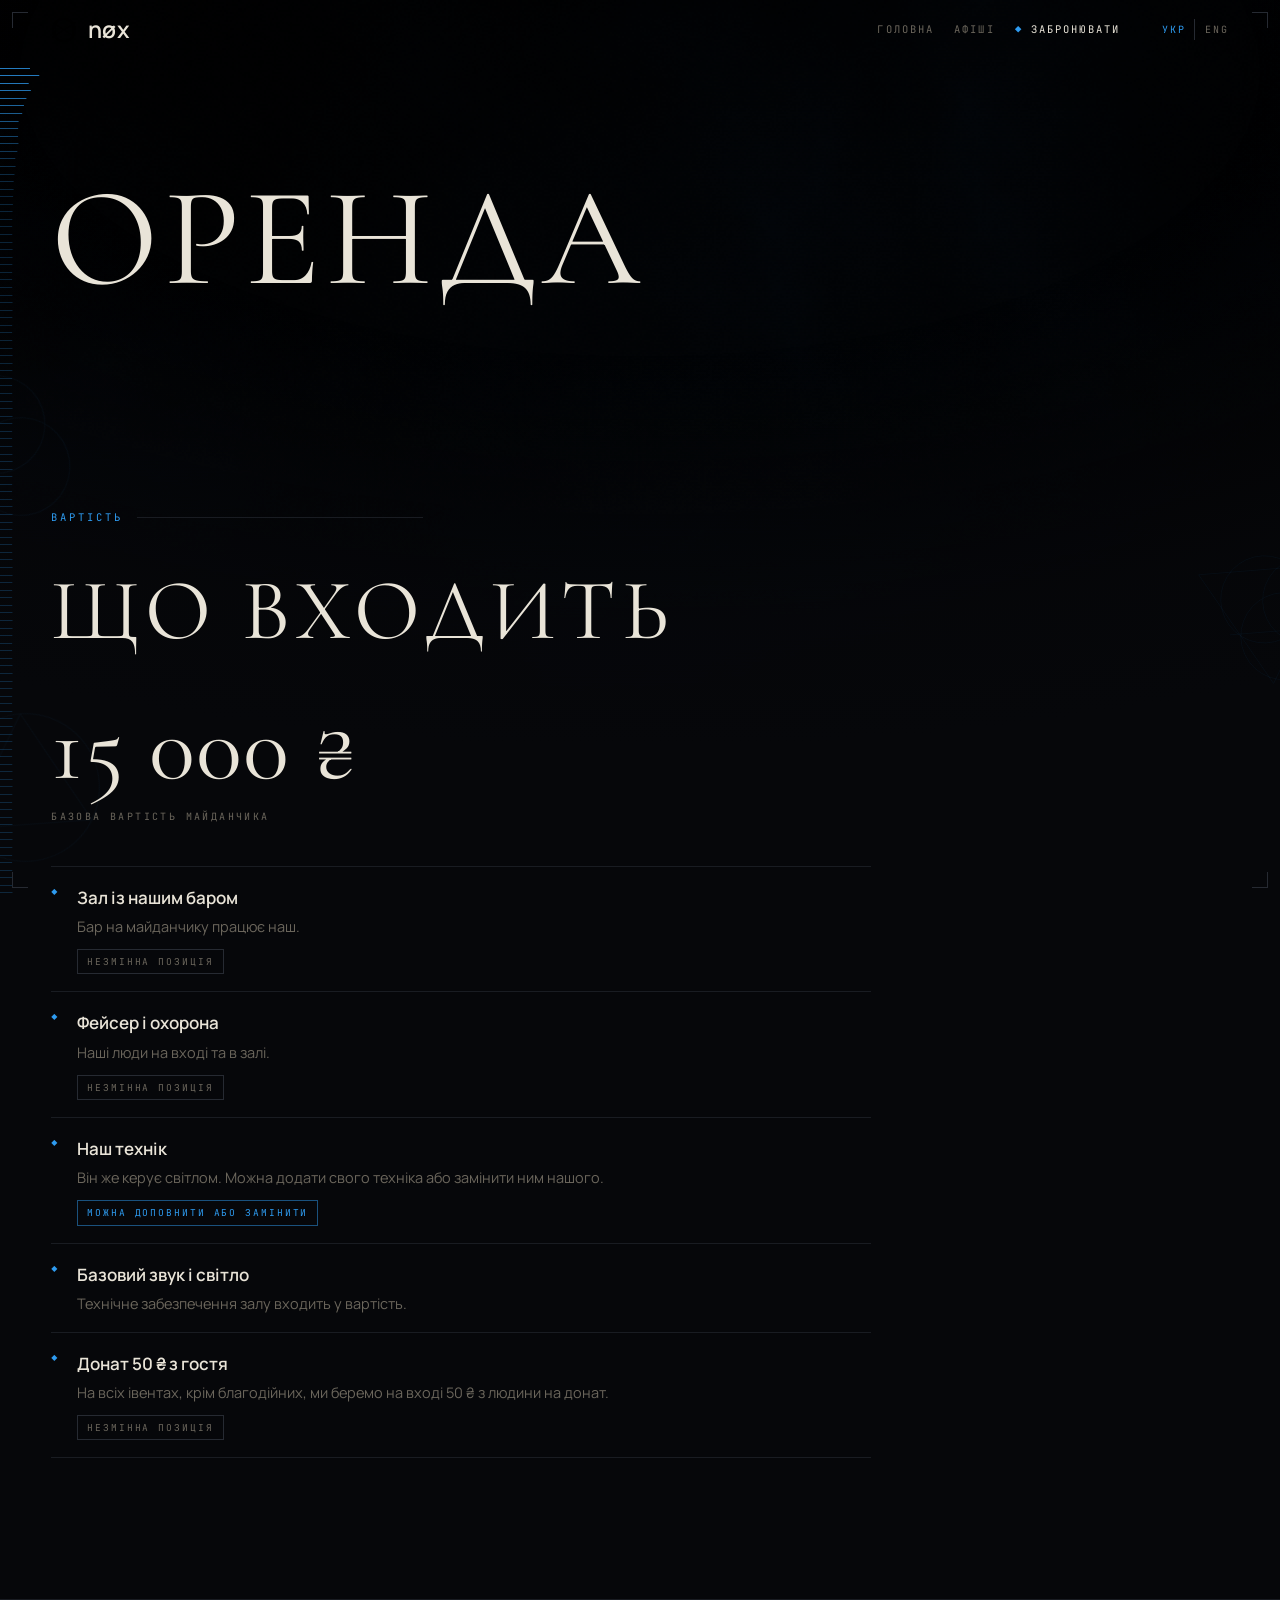
==== booking.html @ 2d4b0f10 "Fifty hryvnia at the door, on every night but a charity one The house takes 50 ₴ a head at the entra" ====
<!doctype html>
<html lang="uk">
<head>
<meta charset="utf-8">
<meta name="viewport" content="width=device-width,initial-scale=1">
<title>Оренда майданчика — nøx</title>
<meta name="description" content="Оренда nøx під ваш вечір: зал 215 м² на 300–350 гостей, бар 9,6 м, гардероб, тераса, парковка. План залу і заявка на дату.">
<meta name="theme-color" content="#06070A">
<meta property="og:type" content="website">
<meta property="og:site_name" content="nøx">
<meta property="og:title" content="Оренда майданчика — nøx">
<meta property="og:description" content="Зал 215 м² на 300–350 гостей під ваш вечір. Нижньоюрківська, 31.">
<meta property="og:image" content="/og.png">
<meta name="twitter:card" content="summary_large_image">
<link rel="icon" href="/favicon.svg" type="image/svg+xml">
<link rel="apple-touch-icon" href="/assets/logo-mark.svg">
<link rel="preconnect" href="https://fonts.googleapis.com">
<link rel="preconnect" href="https://fonts.gstatic.com" crossorigin>
<link rel="stylesheet" href="https://fonts.googleapis.com/css2?family=Cormorant+Garamond:wght@300;400&family=Manrope:wght@400;500;600;700&family=JetBrains+Mono:wght@400;500&display=swap">
<link rel="stylesheet" href="/assets/site.css">
</head>
<body>

<canvas id="fx" aria-hidden="true"></canvas>
<canvas id="wave" aria-hidden="true"></canvas>
<div class="film" aria-hidden="true"></div>
<div class="burn" aria-hidden="true"></div>
<div class="frame" aria-hidden="true"><i></i><i></i><i></i><i></i></div>

<div class="bar stuck" id="bar">
  <a class="wm" href="/"><img src="/assets/logo.svg" alt="" width="26" height="26"><span>nøx</span></a>
  <nav>
    <a href="/" data-i18n="nav.home">Головна</a>
    <a href="/events" data-i18n="nav.events">Афіші</a>
    <a class="cta" href="/booking" aria-current="page" data-i18n="nav.booking">Забронювати</a>
  </nav>
  <div class="lang" role="group" aria-label="Мова" data-i18n-aria="lang.label">
    <button type="button" data-lang="uk" aria-pressed="true">укр</button>
    <button type="button" data-lang="en" aria-pressed="false">eng</button>
  </div>
</div>

<main>

  <header class="phead">
    <div class="inner">
      <h1 data-i18n="booking.h1">Оренда</h1>
    </div>
  </header>

  <section id="cina">
    <div class="inner">
      <p class="mark rise" data-i18n="booking.price.mark">Вартість</p>
      <h2 class="rise" data-i18n="booking.price.h2">Що входить</h2>
      <div class="price rise">
        <p class="pnum">15 000 ₴<small data-i18n="booking.price.sub">базова вартість майданчика</small></p>
        <ul class="list">
          <li>
            <b data-i18n="booking.price.i1.b">Зал із нашим баром</b>
            <span data-i18n="booking.price.i1.s">Бар на майданчику працює наш.</span>
            <em data-i18n="booking.price.fixed">незмінна позиція</em>
          </li>
          <li>
            <b data-i18n="booking.price.i2.b">Фейсер і охорона</b>
            <span data-i18n="booking.price.i2.s">Наші люди на вході та в залі.</span>
            <em data-i18n="booking.price.fixed">незмінна позиція</em>
          </li>
          <li>
            <b data-i18n="booking.price.i3.b">Наш технік</b>
            <span data-i18n="booking.price.i3.s">Він же керує світлом. Можна додати свого техніка або замінити ним нашого.</span>
            <em class="can" data-i18n="booking.price.can">можна доповнити або замінити</em>
          </li>
          <li>
            <b data-i18n="booking.price.i4.b">Базовий звук і світло</b>
            <span data-i18n="booking.price.i4.s">Технічне забезпечення залу входить у вартість.</span>
          </li>
          <li>
            <b data-i18n="booking.price.i5.b">Донат 50 ₴ з гостя</b>
            <span data-i18n="booking.price.i5.s">На всіх івентах, крім благодійних, ми беремо на вході 50 ₴ з людини на донат.</span>
            <em data-i18n="booking.price.fixed">незмінна позиція</em>
          </li>
        </ul>
      </div>
    </div>
  </section>

  <section id="dati">
    <div class="inner">
      <p class="mark rise" data-i18n="booking.form.mark">Заявка</p>
      <div class="book rise">
        <form id="rentform" autocomplete="on">
          <div class="fields">
            <div class="f">
              <label for="r-name"><i data-i18n="f.name">Хто ви</i> <span>*</span></label>
              <input id="r-name" name="name" required maxlength="200" placeholder="Імʼя або назва команди" data-i18n-placeholder="f.name.ph">
            </div>
            <div class="f">
              <label for="r-contact"><i data-i18n="f.contact">Звʼязок</i> <span>*</span></label>
              <input id="r-contact" name="contact" required maxlength="200" placeholder="Телефон або пошта" data-i18n-placeholder="f.contact.ph">
            </div>
            <div class="f">
              <label for="r-tg"><i data-i18n="f.tg">Telegram для звʼязку</i> <span>*</span></label>
              <input id="r-tg" name="telegram" required maxlength="200" placeholder="@нік або t.me/…" data-i18n-placeholder="f.tg.ph"
                     autocapitalize="off" autocorrect="off" spellcheck="false">
            </div>
            <div class="f">
              <label for="r-date"><i data-i18n="f.date">Дата</i> <span>*</span></label>
              <input id="r-date" name="date" type="date" required>
            </div>
            <div class="f" role="group" aria-labelledby="r-time-l">
              <p class="lbl" id="r-time-l" data-i18n="f.time">Час</p>
              <div class="span">
                <select id="r-from" name="time_from" aria-label="Початок" data-i18n-aria="f.time.from"><option value="">—</option></select>
                <i>—</i>
                <select id="r-to" name="time_to" aria-label="Кінець" data-i18n-aria="f.time.to"><option value="">—</option></select>
              </div>
            </div>
            <div class="f">
              <label for="r-guests" data-i18n="f.guests">Скільки гостей чекаєте</label>
              <input id="r-guests" name="guests" maxlength="200" placeholder="200–300">
            </div>
            <div class="f">
              <label for="r-artists" data-i18n="f.artists">Скільки артистів</label>
              <input id="r-artists" name="artists" type="number" min="1" max="99" inputmode="numeric" placeholder="5">
            </div>
            <div class="f" role="radiogroup" aria-labelledby="r-music-l">
              <p class="lbl" id="r-music-l" data-i18n="f.music">Музика</p>
              <div class="pick">
                <label><input type="radio" name="music" value="Електронна" checked><span data-i18n="f.music.electronic">Електронна</span></label>
                <label><input type="radio" name="music" value="Жива"><span data-i18n="f.music.live">Жива</span></label>
              </div>
            </div>
            <div class="f wide">
              <label for="r-event" data-i18n="f.event">Що за вечір</label>
              <input id="r-event" name="event" maxlength="200" placeholder="Назва, формат, музика" data-i18n-placeholder="f.event.ph">
            </div>
            <div class="f wide">
              <label for="r-social" data-i18n="f.social">Соцмережі події</label>
              <input id="r-social" name="social" maxlength="300" placeholder="instagram.com/… , t.me/… або сторінка події" data-i18n-placeholder="f.social.ph">
            </div>
            <div class="f wide">
              <label for="r-comment" data-i18n="f.comment">Що потрібно від нас</label>
              <textarea id="r-comment" name="comment" maxlength="2000" placeholder="Звук, світло, бармени, тайминг" data-i18n-placeholder="f.comment.ph"></textarea>
            </div>
          </div>
          <div class="hp" aria-hidden="true">
            <label for="r-website" data-i18n="f.hp">Не заповнюйте</label>
            <input id="r-website" name="website" tabindex="-1" autocomplete="off">
          </div>
          <div class="formfoot">
            <button class="btn" type="submit" id="rentbtn" data-i18n="f.submit">Надіслати</button>
            <span class="msg" id="rentmsg" role="status" aria-live="polite"></span>
          </div>
        </form>
      </div>
    </div>
  </section>

</main>

<script src="/assets/i18n.js"></script>
<script src="/assets/fx.js"></script>
<script src="/assets/site.js"></script>
</body>
</html>
---- assets/site.css ----
/* nøx — cyber-occult
   Three colours only: void black, bone white, and the blue of a gas flame.
   --gas is the core of the flame and carries every accent; --hot is the
   hottest point, used on hover; --pale is the cold edge, for HUD detail. */

:root{
  --void:#06070A;
  --pit:#0A0C10;
  --slab:#0E1116;
  --bone:#E9E4D8;
  --ash:#9A9486;
  --dust:#6B665C;
  --gas:#2E9BF0;      /* пальник: ядро полумʼя */
  --hot:#7FD4FF;      /* найгарячіше, для наведення */
  --pale:#B9E2FF;     /* холодний край */
  --line:#191C22;
  --line2:#262A32;

  --rite:"Cormorant Garamond",Georgia,"Times New Roman",serif;
  --sans:"Manrope",-apple-system,BlinkMacSystemFont,"Segoe UI",system-ui,sans-serif;
  --hud:"JetBrains Mono",ui-monospace,"SF Mono",Menlo,Consolas,monospace;
  --pad:clamp(18px,4vw,54px);
  --wrap:1280px;
}

*{ box-sizing:border-box; }
html{ -webkit-text-size-adjust:100%; scroll-behavior:smooth; }
body{
  margin:0; background:var(--void); color:var(--bone);
  font-family:var(--sans); font-size:16.5px; line-height:1.62;
  -webkit-font-smoothing:antialiased; overflow-x:hidden;
}
img{ display:block; max-width:100%; }
a{ color:var(--pale); }
:focus-visible{ outline:1px solid var(--pale); outline-offset:4px; }
.wm,h1,h2,.fig b,.ev .d,.teaser b{ font-synthesis-weight:none; font-synthesis:none; }

/* ── фон: шейдер + плівка ──────────────────────────────────────────── */
#fx{ position:fixed; inset:0; z-index:-3; display:block; width:100%; height:100%; }

/* Хвиля живе у порожній смузі ліворуч від тексту. Ця смуга — те, що більше:
   бічний відступ сторінки чи поле поза колонкою контенту; мінус 10px, щоб
   штрихи не дотикались до літер. На вузьких екранах смуги немає — і хвилі теж. */
#wave{
  position:fixed; left:0; top:60px; z-index:1; pointer-events:none;
  width:min(96px, calc(max(var(--pad), (100vw - var(--wrap)) / 2) - 10px));
  height:calc(100svh - 60px);
}
@media (max-width:820px){ #wave{ display:none; } }
.film{
  position:fixed; inset:0; z-index:-2; pointer-events:none;
  background:
    repeating-linear-gradient(180deg,
      rgba(0,0,0,0) 0 2px, rgba(0,0,0,.30) 2px 3px);
  mix-blend-mode:multiply; opacity:.55;
}
.burn{
  position:fixed; inset:0; z-index:-1; pointer-events:none;
  background:radial-gradient(115% 75% at 50% 8%, transparent 42%, rgba(6,7,10,.86) 82%, var(--void) 100%);
}

/* ── фігури на полях ───────────────────────────────────────────────────
   Фон, і нічого більше. z-index від'ємний, тож вони стоять під усім, що має
   z-index нуль чи вище, тобто під усім вмістом сторінки — але над затемненням,
   яке глушить саме краї, де вони живуть. Верх екрана лишається порожнім: там
   панель і знак. Фігури тримаються нижньої половини й тиснуться до країв,
   частиною виходячи за них, тож у колонку тексту не заходять. */
.glyphs{ position:fixed; inset:0; z-index:-1; pointer-events:none; }
.gl{ position:absolute; width:var(--s); height:var(--s); overflow:visible; opacity:.07; }
.gl-vesica { --s:24vmin; left:-3vw;   top:40vh; }
.gl-rings  { --s:20vmin; right:-4vw;  top:60vh; }
.gl-held   { --s:22vmin; left:0;      bottom:4vh; }
.gl-earth  { --s:21vmin; right:-2vw;  bottom:24vh; }
.gl-squared{ --s:13vmin; left:7vw;    bottom:0;   opacity:.05; }
.gl-eye    { --s:14vmin; right:5vw;   top:33vh;   opacity:.05; }

/* Поля вужчають — першими йдуть ті, що ближче до колонки тексту. */
@media (max-width:1500px){
  .gl{ opacity:.05; }
  .gl-squared, .gl-eye{ display:none; }
  .gl-vesica{ --s:19vmin; left:-6vw; }
  .gl-rings { --s:16vmin; right:-6vw; }
  .gl-held  { --s:17vmin; left:-4vw; }
  .gl-earth { --s:17vmin; right:-5vw; }
}
@media (max-width:1000px){ .glyphs{ display:none; } }

/* ── HUD-рамка ─────────────────────────────────────────────────────── */
.frame{ position:fixed; inset:12px; z-index:30; pointer-events:none; }
.frame i{ position:absolute; width:16px; height:16px; border:1px solid var(--line2); }
.frame i:nth-child(1){ top:0; left:0; border-right:0; border-bottom:0; }
.frame i:nth-child(2){ top:0; right:0; border-left:0; border-bottom:0; }
.frame i:nth-child(3){ bottom:0; left:0; border-right:0; border-top:0; }
.frame i:nth-child(4){ bottom:0; right:0; border-left:0; border-top:0; }
@media (max-width:720px){ .frame{ display:none; } }

/* ── навігація ─────────────────────────────────────────────────────── */
.bar{
  position:fixed; inset:0 0 auto 0; z-index:40; height:60px;
  display:flex; align-items:center; gap:20px; padding:0 var(--pad);
  border-bottom:1px solid transparent;
  transition:background .3s, border-color .3s, opacity .6s ease, transform .6s ease;
}
/* На головній меню чекає, поки знак не збереться: .veiled чіпляє скрипт, тож
   без JS панель просто лишається на місці. */
.bar.veiled{ opacity:0; transform:translateY(-10px); pointer-events:none; }
.bar.veiled.shown{ opacity:1; transform:none; pointer-events:auto; }
.bar.stuck{ background:rgba(6,7,10,.9); backdrop-filter:blur(16px); border-bottom-color:var(--line); }
.wm{ display:flex; align-items:center; gap:11px; font-family:var(--sans); font-weight:600;
  font-size:23px; line-height:1; color:var(--bone); text-decoration:none; letter-spacing:.01em; }
.wm img{ width:26px; height:26px; filter:saturate(.9); }
.wm:hover{ color:var(--gas); }
.wm:hover img{ filter:none; }
.bar nav{ display:flex; gap:20px; margin-left:auto; align-items:center; }
.bar nav a{
  font-family:var(--hud); font-size:10.5px; letter-spacing:.2em;
  text-transform:uppercase; color:var(--dust); text-decoration:none; position:relative;
}
.bar nav a:hover{ color:var(--bone); }
.bar nav a[aria-current="page"]{ color:var(--bone); }
.bar nav a[aria-current="page"]::before{ content:"◆ "; color:var(--gas); }
.bar .cta{ color:var(--gas); }
/* Дві мови стоять поруч, як одна деталь HUD: поточна горить, друга чекає. */
.lang{ display:flex; align-items:center; margin-left:22px; }
.lang button{
  font-family:var(--hud); font-size:10px; letter-spacing:.18em; text-transform:uppercase;
  color:var(--dust); background:transparent; border:0; padding:4px 0; cursor:pointer;
  transition:color .25s;
}
.lang button + button{ margin-left:9px; padding-left:10px; border-left:1px solid var(--line2); }
.lang button:hover{ color:var(--bone); }
.lang button[aria-pressed="true"]{ color:var(--gas); }
.bar .cta:hover{ color:var(--hot); }
/* На телефоні лишались тільки «Забронювати» — «Головна» й «Афіша» ховались.
   Замість ховати, стискаємо: кегль, трекінг і проміжки, а на зовсім вузькому
   ще й слово з вордмарка, лишаючи сам знак. */
@media (max-width:760px){
  .bar{ gap:12px; }
  .bar nav{ gap:15px; }
  .lang{ margin-left:14px; }
  .lang button{ font-size:9.5px; letter-spacing:.12em; }
  .bar nav a{ font-size:9.5px; letter-spacing:.14em; }
  .bar nav a[aria-current="page"]::before{ content:none; }
  .wm{ font-size:20px; gap:9px; }
  .wm img{ width:22px; height:22px; }
}
@media (max-width:420px){
  .bar nav{ gap:12px; }
  .lang{ margin-left:10px; }
  .lang button{ font-size:9px; letter-spacing:.06em; }
  .lang button + button{ margin-left:7px; padding-left:8px; }
  .bar nav a{ font-size:9px; letter-spacing:.08em; }
  .wm span{ display:none; }
}

/* ── сцена ─────────────────────────────────────────────────────────── */
/* Три з половиною висоти екрана прокрутки, всередині — закріплений кадр.
   Прогрес прокрутки живе в --p (0…1) і керує і знаком, і текстом. */
.reveal{ position:relative; height:300svh; }
.pin{
  position:sticky; top:0; height:100svh;
  display:grid; place-items:center;
  /* Без внутрішніх відступів: знак центрується рівно посеред екрана, і текст
     під ним відраховується від того самого центру, без похибки у пів-падінга. */
  padding:0; overflow:hidden;
  /* --t: наскільки вже прийшли слова. Поки знак сам — він на весь екран і по
     центру. Коли надходить текст, знак підбирається і підіймається рівно на
     стільки, скільки треба словам під ним.
     --sig — сторона знака; текст іде за його нижньою кромкою, а не за екраном,
     тож між ними завжди однаковий проміжок. */
  --t:clamp(0, calc((var(--p, 0) - .62) / .26), 1);
  --sig:calc(min(74vh, 90vw) * (1 - var(--t, 0) * .52));
  --lift:calc(var(--t, 0) * 16svh);
}
.stage{
  position:relative; min-height:100svh;
  display:flex; align-items:center; justify-content:center;
  padding:96px var(--pad) clamp(56px,10vh,110px);
}
/* Знак більше не лежить під написом. Спершу він сам, на весь екран; далі
   підбирається і підіймається, а слова стають рівно під ним. */
.sigil{
  position:relative; display:grid; place-items:center;
  z-index:1; pointer-events:none; padding:0;
  width:var(--sig); aspect-ratio:1;
  transform:translateY(calc(var(--lift) * -1));
}
.sigil svg{ width:100%; height:auto; overflow:visible; }
.stagein{
  position:absolute; left:0; right:0; z-index:2; text-align:center;
  padding:0 var(--pad);
  top:calc(50% + var(--sig) / 2 - var(--lift) + 2.5svh);
}
.stagein p{ max-width:none; margin-left:auto; margin-right:auto; }
/* Затемнення існує заради шейдера позаду — воно має лежати ПІД знаком.
   Доти воно стояло вище за нього і гасило знак майже непрозорою заливкою. */
.pin::after,
.stage::after{
  content:""; position:absolute; inset:0; z-index:0; pointer-events:none;
  background:radial-gradient(72% 60% at 50% 46%, rgba(6,7,10,.92) 0%, rgba(6,7,10,.74) 50%, transparent 84%);
}
h1{
  font-family:var(--rite); font-weight:400; margin:0;
  font-size:clamp(88px,20vw,250px); line-height:.8; letter-spacing:.02em;
  position:relative; display:inline-block;
}
h1 .g{
  position:absolute; inset:0; pointer-events:none;
  clip-path:inset(0 0 100% 0);
}
h1 .g.r{ color:var(--gas); }
h1 .g.c{ color:var(--pale); }
.glitch h1 .g.r{ animation:gr .42s steps(2,end) 1; }
.glitch h1 .g.c{ animation:gc .42s steps(2,end) 1; }
@keyframes gr{
  0%{ clip-path:inset(12% 0 62% 0); transform:translate(-4px,0); opacity:.9; }
  40%{ clip-path:inset(58% 0 18% 0); transform:translate(5px,0); opacity:.85; }
  70%{ clip-path:inset(30% 0 46% 0); transform:translate(-2px,0); opacity:.7; }
  100%{ clip-path:inset(0 0 100% 0); transform:none; opacity:0; }
}
@keyframes gc{
  0%{ clip-path:inset(52% 0 26% 0); transform:translate(4px,0); opacity:.85; }
  45%{ clip-path:inset(16% 0 60% 0); transform:translate(-5px,0); opacity:.8; }
  75%{ clip-path:inset(66% 0 12% 0); transform:translate(2px,0); opacity:.6; }
  100%{ clip-path:inset(0 0 100% 0); transform:none; opacity:0; }
}
/* Заголовок сторінки лишається в розмітці заради семантики, але сцену
   відкриває сам знак — жодного напису поруч із ним. */
h1.off{
  position:absolute; width:1px; height:1px; margin:-1px; padding:0;
  overflow:hidden; clip:rect(0 0 0 0); clip-path:inset(50%); white-space:nowrap;
}
.stagein .welcome{
  margin:0 auto; max-width:19ch; font-family:var(--rite); font-weight:300;
  font-size:clamp(22px,3.5vw,42px); line-height:1.2; letter-spacing:.015em;
  color:var(--bone);
}
/* «nøx» тримає лише колір — накреслення те саме, що й у кирилиці поруч. */
.stagein .welcome b{ font-weight:400; color:var(--gas); }
.scroll{
  position:absolute; left:50%; bottom:22px; transform:translateX(-50%);
  font-family:var(--hud); font-size:9.5px; letter-spacing:.3em; text-transform:uppercase;
  color:var(--dust); z-index:3;
}
.scroll::after{ content:""; display:block; width:1px; height:26px; margin:10px auto 0;
  background:linear-gradient(180deg,var(--line2),transparent); }

/* ── секції ────────────────────────────────────────────────────────── */
section{ position:relative; padding:clamp(72px,11vw,150px) var(--pad); }
section + section{ border-top:1px solid var(--line); }
.inner{ max-width:var(--wrap); margin:0 auto; }
.mark{
  display:flex; align-items:center; gap:14px; margin:0 0 clamp(26px,3.4vw,44px);
  font-family:var(--hud); font-size:10.5px; letter-spacing:.28em;
  text-transform:uppercase; color:var(--gas);
}
.mark::after{ content:""; flex:1; height:1px; background:var(--line); }
h2{
  font-family:var(--rite); font-weight:400; margin:0 0 clamp(26px,3.6vw,46px);
  font-size:clamp(38px,7vw,86px); line-height:.98; letter-spacing:.06em;
  text-transform:uppercase;
}
p{ margin:0 0 18px; color:var(--ash); max-width:62ch; }
.lead{ font-size:clamp(17px,1.9vw,20px); color:var(--bone); max-width:52ch; }

/* ── показники ─────────────────────────────────────────────────────── */
.figs{ display:grid; gap:clamp(18px,2.4vw,32px); grid-template-columns:repeat(2,1fr); }
@media (min-width:920px){ .figs{ grid-template-columns:repeat(4,1fr); } }
.fig{ position:relative; padding:18px 0 0; border-top:1px solid var(--line2); }
.fig::before{
  content:""; position:absolute; top:-1px; left:0; width:26px; height:1px; background:var(--gas);
}
.fig b{
  display:block; font-family:var(--rite); font-weight:400;
  font-size:clamp(34px,5.2vw,66px); line-height:1; letter-spacing:.015em;
}
.fig span{
  display:block; margin-top:12px; font-family:var(--hud); font-size:10px;
  letter-spacing:.2em; text-transform:uppercase; color:var(--dust); line-height:1.6;
}

/* ── діаграма / галерея ────────────────────────────────────────────── */
.diagram{ margin-top:clamp(40px,6vw,80px); display:grid; place-items:center; }
.diagram svg{ width:min(1120px,100%); height:auto; overflow:visible; }
.gallery{ display:grid; gap:2px; grid-template-columns:1fr; margin-top:clamp(40px,6vw,80px); }
@media (min-width:780px){ .gallery{ grid-template-columns:repeat(2,1fr); } }
.gallery figure{ margin:0; position:relative; background:var(--slab); overflow:hidden; }
.gallery figure.wide{ grid-column:1 / -1; }
.gallery img{
  width:100%; height:100%; object-fit:cover; aspect-ratio:16/10;
  filter:saturate(.72) contrast(1.12); transition:filter .5s, transform .8s;
}
.gallery figure:hover img{ filter:saturate(1) contrast(1.05); transform:scale(1.02); }
.gallery figcaption{
  position:absolute; left:0; right:0; bottom:0; padding:16px;
  font-family:var(--hud); font-size:10px; letter-spacing:.2em; text-transform:uppercase;
  color:var(--bone); background:linear-gradient(180deg,transparent,rgba(6,7,10,.9));
}

/* ── списки ────────────────────────────────────────────────────────── */
.cols{ display:grid; gap:clamp(30px,5vw,80px); grid-template-columns:1fr; }
@media (min-width:880px){ .cols{ grid-template-columns:1fr 1fr; } }
h3{
  font-family:var(--hud); font-weight:500; font-size:10.5px; letter-spacing:.24em;
  text-transform:uppercase; color:var(--gas); margin:0 0 22px;
}
.list{ list-style:none; margin:0; padding:0; }
.list li{ padding:17px 0 17px 26px; border-top:1px solid var(--line); position:relative; }
.list li:last-child{ border-bottom:1px solid var(--line); }
.list li::before{
  content:"◆"; position:absolute; left:0; top:18px;
  font-size:8px; color:var(--gas); line-height:1.6;
}
.list b{ display:block; font-size:17px; font-weight:600; }
.list span{ display:block; margin-top:5px; font-size:14.5px; color:var(--dust); line-height:1.5; }

/* ── афіша ─────────────────────────────────────────────────────────── */
.ev{
  display:grid; gap:8px 30px; grid-template-columns:1fr; align-items:center;
  padding:28px 0; border-top:1px solid var(--line); position:relative;
}
@media (min-width:780px){ .ev{ grid-template-columns:230px 1fr auto; gap:4px 30px; } }
.ev:last-child{ border-bottom:1px solid var(--line); }
.ev .d{ font-family:var(--rite); font-weight:400; font-size:25px; color:var(--gas); letter-spacing:.015em; }
.ev .t{ font-family:var(--rite); font-size:clamp(24px,3vw,34px); text-transform:uppercase; letter-spacing:.05em; line-height:1.1; }
.ev .p{ font-family:var(--hud); font-size:10px; letter-spacing:.22em; text-transform:uppercase; color:var(--dust); margin-top:8px; }
/* День тижня під датою: для майданчика це половина відповіді — пʼятниця і
   вівторок не одне й те саме. Склад — під назвою, тим самим тоном, що й підпис. */
.ev .d .wd, .feat .d .wd, .next .d .wd{
  display:block; margin-top:6px; font-family:var(--hud); font-size:9.5px;
  letter-spacing:.2em; text-transform:uppercase; color:var(--dust);
}
.ev .lu{ margin:10px 0 0; color:var(--ash); font-size:15px; line-height:1.55; max-width:52ch; }
.ev.past .lu{ color:var(--dust); }
.ev.past .d{ color:var(--dust); }
.ev.past .t{ color:var(--ash); }
.none{ border-top:1px solid var(--line); border-bottom:1px solid var(--line); padding:52px 0; }
.none p{ margin:0 0 24px; color:var(--dust); }
.subcap{
  margin:clamp(44px,6vw,72px) 0 0; font-family:var(--hud); font-size:10px;
  letter-spacing:.28em; text-transform:uppercase; color:var(--dust);
}

/* ── кнопки ────────────────────────────────────────────────────────── */
.btn{
  display:inline-block; font-family:var(--hud); font-size:11px; letter-spacing:.22em;
  text-transform:uppercase; text-decoration:none; cursor:pointer; position:relative;
  color:var(--bone); background:transparent; border:1px solid var(--gas);
  padding:15px 30px; transition:color .25s, background .25s, box-shadow .25s;
}
.btn:hover{ background:var(--gas); color:var(--void); box-shadow:0 0 32px rgba(46,155,240,.34); }
.btn:disabled{ opacity:.45; cursor:default; }
.btn.machine{ border-color:var(--line2); color:var(--pale); }
.btn.machine:hover{ background:transparent; border-color:var(--pale); box-shadow:0 0 26px rgba(127,212,255,.18); color:var(--pale); }

/* ── тизери ────────────────────────────────────────────────────────── */
.teasers{ display:grid; gap:2px; grid-template-columns:1fr; }
@media (min-width:860px){ .teasers{ grid-template-columns:1fr 1fr; } }
.teaser{
  position:relative; background:var(--pit); padding:clamp(30px,4vw,56px);
  display:grid; gap:14px; align-content:start; text-decoration:none; color:inherit;
  border:1px solid var(--line); transition:border-color .3s, background .3s;
}
.teaser:hover{ border-color:var(--gas); background:var(--slab); }
.teaser b{ font-family:var(--rite); font-weight:400; font-size:clamp(28px,3.6vw,44px); line-height:1.02; text-transform:uppercase; letter-spacing:.05em; }

.next{ border-top:1px solid var(--line2); border-bottom:1px solid var(--line2); padding:30px 0; }
.next .d{ font-family:var(--rite); font-weight:400; font-size:26px; color:var(--gas); letter-spacing:.015em; }
.next .t{ font-family:var(--rite); font-size:clamp(26px,3.4vw,40px); text-transform:uppercase; letter-spacing:.05em; margin-top:6px; }
.next .p{ font-family:var(--hud); font-size:10px; letter-spacing:.22em; text-transform:uppercase; color:var(--dust); margin-top:10px; }

/* ── мапа ──────────────────────────────────────────────────────────────
   Плитки OpenStreetMap світлі, тож їх вивертає у темне й зводить у синь
   сайта — інакше на чорній сторінці був би білий прямокутник.

   Мапа стоїть у колонці контенту, поруч з адресою, і нікуди за неї не виходить:
   виліт до краю екрана робив із неї смугу на всю сторінку, ширшу за все інше
   на ній. Дві третини рядка мапі, третина адресі. */
.where{
  display:grid; align-items:start;
  gap:clamp(24px,3vw,44px);
  grid-template-columns:minmax(0,1fr) minmax(0,2fr);
}
/* На тісному екрані колонки поруч не тримаються: адреса стає над мапою. */
@media (max-width:720px){
  .where{ grid-template-columns:1fr; gap:26px; }
}
.mapframe{
  display:block; width:100%; height:clamp(260px,34vh,420px);
  border:1px solid var(--line2);
  filter:invert(1) hue-rotate(188deg) saturate(.55) brightness(.92) contrast(1.05);
}
.mapnote{
  display:grid; place-items:center; height:clamp(260px,34vh,420px); margin:0;
  border:1px solid var(--line2); background:var(--pit); text-align:center;
  padding:0 24px; color:var(--dust); font-family:var(--hud); font-size:11px;
  letter-spacing:.18em; text-transform:uppercase; line-height:2;
}
.mapfoot{
  margin:14px 0 0;
  display:flex; flex-wrap:wrap; gap:8px 24px;
  font-family:var(--hud); font-size:11px;
  letter-spacing:.16em; text-transform:uppercase; color:var(--dust);
}
.mapfoot a{ color:var(--pale); text-decoration:none; border-bottom:1px solid var(--line2); }
.mapfoot a:hover{ border-bottom-color:var(--pale); }

/* ── афіша: головний вечір ─────────────────────────────────────────── */
.feat{ display:grid; gap:clamp(26px,3.4vw,52px); grid-template-columns:1fr; align-items:start; }
@media (min-width:860px){ .feat{ grid-template-columns:minmax(0,440px) 1fr; } }
.fposter img{
  display:block; width:100%; height:auto;
  border:1px solid var(--line2); box-shadow:0 30px 90px rgba(0,0,0,.55);
}
.feat .d{
  font-family:var(--hud); font-size:11px; letter-spacing:.24em;
  text-transform:uppercase; color:var(--gas);
}
.feat .t{
  font-family:var(--rite); font-weight:400; margin:12px 0 0;
  font-size:clamp(36px,5.2vw,66px); line-height:1.02;
  text-transform:uppercase; letter-spacing:.04em;
}
.feat .p{
  font-family:var(--hud); font-size:10px; letter-spacing:.22em;
  text-transform:uppercase; color:var(--dust); margin-top:14px;
}
.feat .line{ margin:20px 0 0; color:var(--ash); max-width:34ch; }
.feat .btn{ margin-top:28px; }
/* вечір, який уже минув: та сама верстка, приглушений акцент */
.feat.over .d{ color:var(--dust); }
.feat.over .fposter img{ opacity:.82; }

/* ── шапка внутрішньої сторінки ────────────────────────────────────── */
.phead{ position:relative; padding:calc(60px + clamp(56px,9vw,120px)) var(--pad) clamp(40px,5vw,70px); }
.phead .inner{ max-width:var(--wrap); margin:0 auto; }
.phead h1{
  font-family:var(--rite); font-weight:400; margin:0; display:block;
  font-size:clamp(52px,11vw,140px); line-height:.92; letter-spacing:.04em; text-transform:uppercase;
}
.phead p{ margin:26px 0 0; }

/* ── вартість ──────────────────────────────────────────────────────── */
/* Спершу число, під ним — що саме за нього дають. Позначку носить лише те,
   що можна змінити; незмінні позиції мовчать, і зайвого шуму на списку немає. */
.price{ max-width:820px; }
.pnum{
  margin:0 0 clamp(28px,4vw,44px); color:var(--bone);
  font-family:var(--rite); font-weight:400;
  font-size:clamp(48px,8vw,96px); line-height:1; letter-spacing:.015em;
}
.pnum small{
  display:block; margin-top:16px; font-family:var(--hud); font-size:10px;
  letter-spacing:.24em; text-transform:uppercase; color:var(--dust);
}
.list li em{
  display:inline-block; margin-top:11px; font-style:normal;
  font-family:var(--hud); font-size:9.5px; letter-spacing:.2em; text-transform:uppercase;
  color:var(--dust); border:1px solid var(--line2); padding:4px 9px;
}
.list li em.can{ color:var(--gas); border-color:rgba(46,155,240,.5); }

/* ── форма ─────────────────────────────────────────────────────────── */
/* На сторінці оренди тепер лише форма, тож вона й тримає всю колонку —
   вужче за текстову смугу, щоб поля не розтягувались на пів екрана. */
.book{ max-width:820px; }
.fields{ display:grid; gap:22px; grid-template-columns:1fr; }
@media (min-width:640px){ .fields{ grid-template-columns:1fr 1fr; } }
.f{ display:grid; gap:9px; }
.f.wide{ grid-column:1 / -1; }
label,.lbl{ font-family:var(--hud); font-size:10px; letter-spacing:.24em; text-transform:uppercase; color:var(--dust); }
/* Заголовок групи, а не підпис до одного поля: у групи перемикачів немає
   єдиного контрола, на який міг би вказувати label. */
.lbl{ margin:0; }
label span{ color:var(--gas); }
/* Слово підпису загорнуте в <i> заради перекладу — курсив тут ні до чого. */
label i{ font-style:normal; }
input,textarea{
  font-family:var(--sans); font-size:16px; color:var(--bone);
  background:transparent; border:0; border-bottom:1px solid var(--line2);
  padding:11px 0; width:100%; border-radius:0; transition:border-color .25s;
}
input::placeholder,textarea::placeholder{ color:#4A4640; }
input:focus,textarea:focus{ outline:none; border-bottom-color:var(--gas); }
textarea{ min-height:100px; resize:vertical; }

/* Дата й час — рідні поля з календарем і годинником браузера. color-scheme:dark
   вмикає темний віджет і показує іконку, яку інакше малює чорним по чорному. */
input[type="date"], input[type="number"], .span select{
  color-scheme:dark;
  font-family:var(--hud); font-size:15px; letter-spacing:.04em;
  min-height:34px;
}
input[type="date"]::-webkit-calendar-picker-indicator{
  filter:invert(1) brightness(.72) sepia(1) hue-rotate(170deg) saturate(4);
  cursor:pointer; opacity:.9;
}
input[type="date"]:hover::-webkit-calendar-picker-indicator{ opacity:1; }

/* Початок і кінець стоять в одному полі, розділені рискою. Час — списками, а
   не рідним полем часу: те малюється в локалі браузера й англійською показує
   10:00 PM, і сказати йому інакше нічим. Список завжди 24-годинний. */
.span{ display:grid; grid-template-columns:1fr auto 1fr; align-items:center; gap:10px; }
.span i{ font-style:normal; color:var(--dust); }
.span select{
  appearance:none; -webkit-appearance:none; cursor:pointer;
  background:transparent; color:var(--bone); border:0;
  border-bottom:1px solid var(--line2); border-radius:0;
  padding:11px 22px 11px 0; width:100%; transition:border-color .25s;
  background-image:url("data:image/svg+xml;utf8,<svg xmlns='http://www.w3.org/2000/svg' viewBox='0 0 10 6'><path d='M1 1l4 4 4-4' fill='none' stroke='%236B665C' stroke-width='1.4'/></svg>");
  background-repeat:no-repeat; background-position:right 2px center; background-size:10px 6px;
}
.span select:hover{ border-bottom-color:var(--dust); }
.span select:focus{ outline:none; border-bottom-color:var(--gas); }

/* Вибір із двох: радіокнопка сама схована, видно лише напис у рамці. */
.pick{ display:flex; gap:10px; padding:6px 0 0; flex-wrap:wrap; }
.pick label{ margin:0; cursor:pointer; }
.pick input{ position:absolute; opacity:0; width:0; height:0; }
.pick span{
  display:inline-block; padding:9px 16px; border:1px solid var(--line2);
  font-family:var(--hud); font-size:10px; letter-spacing:.18em;
  text-transform:uppercase; color:var(--dust); transition:.2s;
}
.pick label:hover span{ border-color:var(--dust); color:var(--bone); }
.pick input:checked + span{ border-color:var(--gas); color:var(--gas); }
.pick input:focus-visible + span{ outline:1px solid var(--pale); outline-offset:3px; }
.hp{ position:absolute; left:-9999px; width:1px; height:1px; overflow:hidden; }
.formfoot{ display:flex; align-items:center; gap:22px; margin:36px 0 0; flex-wrap:wrap; }
.msg{ font-family:var(--hud); font-size:11px; letter-spacing:.12em; color:var(--dust); }
.msg.ok{ color:var(--pale); }
.msg.err{ color:var(--hot); }

/* ── гостям ────────────────────────────────────────────────────────── */
.g{ border-top:1px solid var(--line2); padding-top:18px; position:relative; }
.g::before{ content:""; position:absolute; top:-1px; left:0; width:26px; height:1px; background:var(--gas); }
.g b{ display:block; font-family:var(--hud); font-size:10.5px; letter-spacing:.22em; text-transform:uppercase; color:var(--bone); margin-bottom:10px; }
.g span{ font-size:15px; color:var(--ash); line-height:1.6; }


/* ── поява при скролі ──────────────────────────────────────────────── */
.rise{ opacity:0; transform:translateY(18px); transition:opacity .7s ease, transform .7s ease; }
.rise.in{ opacity:1; transform:none; }

@media (prefers-reduced-motion:reduce){
  html{ scroll-behavior:auto; }
  .rise{ opacity:1; transform:none; transition:none; }
  .glitch h1 .g{ animation:none !important; }
}

/* ── шари гліча і обертання кілець ─────────────────────────────────── */
h1 .base{ position:relative; display:block; }
h1 .g{ position:absolute; left:0; top:0; width:100%; display:block; }

.spin, .spin-slow{ transform-box:view-box; transform-origin:50% 50%; }
.spin{ animation:turn 150s linear infinite; }
.spin-slow{ animation:turn 420s linear infinite reverse; }
@keyframes turn{ to{ transform:rotate(360deg); } }

@media (prefers-reduced-motion:reduce){
  .spin, .spin-slow{ animation:none; }
}

/* ── знак: дизеринг, два проходи, мерехтіння ───────────────────────── */
/* Scoped to .sigil: a bare .mark is the eyebrow above every section heading,
   and this rule used to catch those too and rip them out of the flow. */
.sigil .mark{
  position:absolute; left:50%; top:50%; transform:translate(-50%,-50%);
  /* Полотно ширше за сам знак: усередині нього залишене поле, у якому живуть
     язики й іскри. Знак від цього не більшає — він намальований із відступом. */
  width:100%; aspect-ratio:1; z-index:1; pointer-events:none;
}
.mark .dith{
  position:absolute; inset:0; width:100%; height:100%;
  image-rendering:pixelated; image-rendering:crisp-edges;
  filter:drop-shadow(0 0 18px rgba(46,155,240,.32)) drop-shadow(0 0 58px rgba(46,155,240,.16)) drop-shadow(0 0 140px rgba(46,155,240,.09));
}
/* Знак не мерехтить: він горить. Пульсацію прозорості всього знака прибрано —
   рух живе всередині самих пікселів, у полум'ї дизерингу. */
.mark .dith{ opacity:1; animation:none; }

/* ── поява знака за прокруткою ─────────────────────────────────────── */
/* Кільця проступають за прокруткою; сам знак нею не гаситься — його появу
   й так веде дизеринг, і подвійне притлумлення робило його тьмяним. */
.pin .sigil svg{ opacity:calc(.15 + clamp(0, calc(var(--p, 0) / .45), 1) * .85); }
/* Сцена читається у два такти. Спершу сам знак — і більше нічого. Потім
   вітання. Опис місця звідси прибрано на прохання власника, тож обидва такти
   розтягнуті на ту саму сцену: пауза зі знаком лишається справжньою, а слова
   встигають прийти до кінця прокрутки. */
.pin .stagein .welcome{
  opacity:clamp(0, calc((var(--p, 0) - .64) / .20), 1);
  transform:translateY(calc((1 - clamp(0, (var(--p, 0) - .64) / .20, 1)) * 14px));
}
.pin .scroll{ opacity:clamp(0, calc(1 - var(--p, 0) * 3.2), 1); }

/* Полотно перемальовується власним циклом — жодної CSS-анімації на ньому. */
.mark.scrolled .dith{ animation:none; }
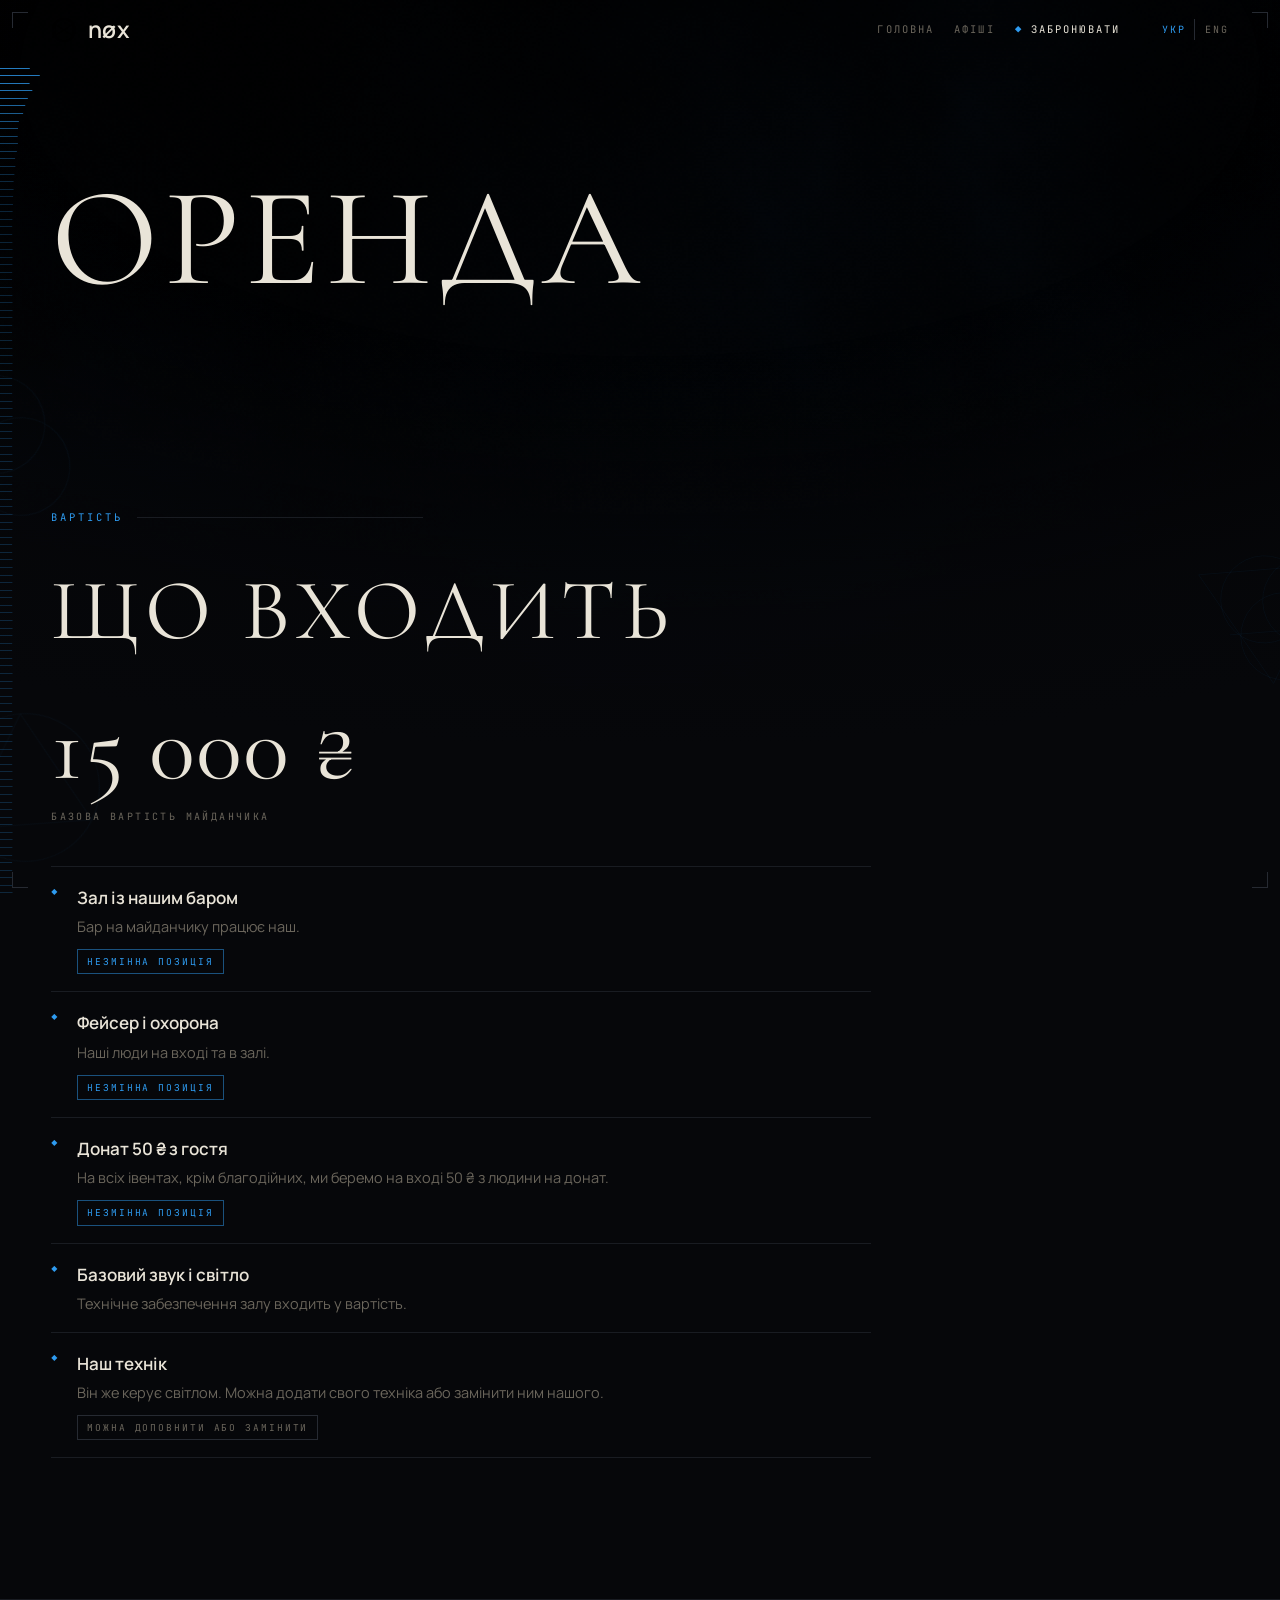
==== commit 723405ef: "The terms come first, and they are the ones that glow The mark used to sit on the one line an organi" ====
--- a/booking.html
+++ b/booking.html
@@ -66,18 +66,18 @@
             <em data-i18n="booking.price.fixed">незмінна позиція</em>
           </li>
           <li>
-            <b data-i18n="booking.price.i3.b">Наш технік</b>
-            <span data-i18n="booking.price.i3.s">Він же керує світлом. Можна додати свого техніка або замінити ним нашого.</span>
-            <em class="can" data-i18n="booking.price.can">можна доповнити або замінити</em>
+            <b data-i18n="booking.price.i5.b">Донат 50 ₴ з гостя</b>
+            <span data-i18n="booking.price.i5.s">На всіх івентах, крім благодійних, ми беремо на вході 50 ₴ з людини на донат.</span>
+            <em data-i18n="booking.price.fixed">незмінна позиція</em>
           </li>
           <li>
             <b data-i18n="booking.price.i4.b">Базовий звук і світло</b>
             <span data-i18n="booking.price.i4.s">Технічне забезпечення залу входить у вартість.</span>
           </li>
           <li>
-            <b data-i18n="booking.price.i5.b">Донат 50 ₴ з гостя</b>
-            <span data-i18n="booking.price.i5.s">На всіх івентах, крім благодійних, ми беремо на вході 50 ₴ з людини на донат.</span>
-            <em data-i18n="booking.price.fixed">незмінна позиція</em>
+            <b data-i18n="booking.price.i3.b">Наш технік</b>
+            <span data-i18n="booking.price.i3.s">Він же керує світлом. Можна додати свого техніка або замінити ним нашого.</span>
+            <em class="can" data-i18n="booking.price.can">можна доповнити або замінити</em>
           </li>
         </ul>
       </div>
--- a/assets/site.css
+++ b/assets/site.css
@@ -441,8 +441,9 @@
 .phead p{ margin:26px 0 0; }
 
 /* ── вартість ──────────────────────────────────────────────────────── */
-/* Спершу число, під ним — що саме за нього дають. Позначку носить лише те,
-   що можна змінити; незмінні позиції мовчать, і зайвого шуму на списку немає. */
+/* Спершу число, під ним — що саме за нього дають. Кольором світиться те, що
+   не обговорюється: умова, яку орендар має побачити, а не пропустити. Те, що
+   можна доповнити чи замінити, лишається тихим — воно й так відкрите. */
 .price{ max-width:820px; }
 .pnum{
   margin:0 0 clamp(28px,4vw,44px); color:var(--bone);
@@ -456,9 +457,9 @@
 .list li em{
   display:inline-block; margin-top:11px; font-style:normal;
   font-family:var(--hud); font-size:9.5px; letter-spacing:.2em; text-transform:uppercase;
-  color:var(--dust); border:1px solid var(--line2); padding:4px 9px;
-}
-.list li em.can{ color:var(--gas); border-color:rgba(46,155,240,.5); }
+  color:var(--gas); border:1px solid rgba(46,155,240,.5); padding:4px 9px;
+}
+.list li em.can{ color:var(--dust); border-color:var(--line2); }
 
 /* ── форма ─────────────────────────────────────────────────────────── */
 /* На сторінці оренди тепер лише форма, тож вона й тримає всю колонку —
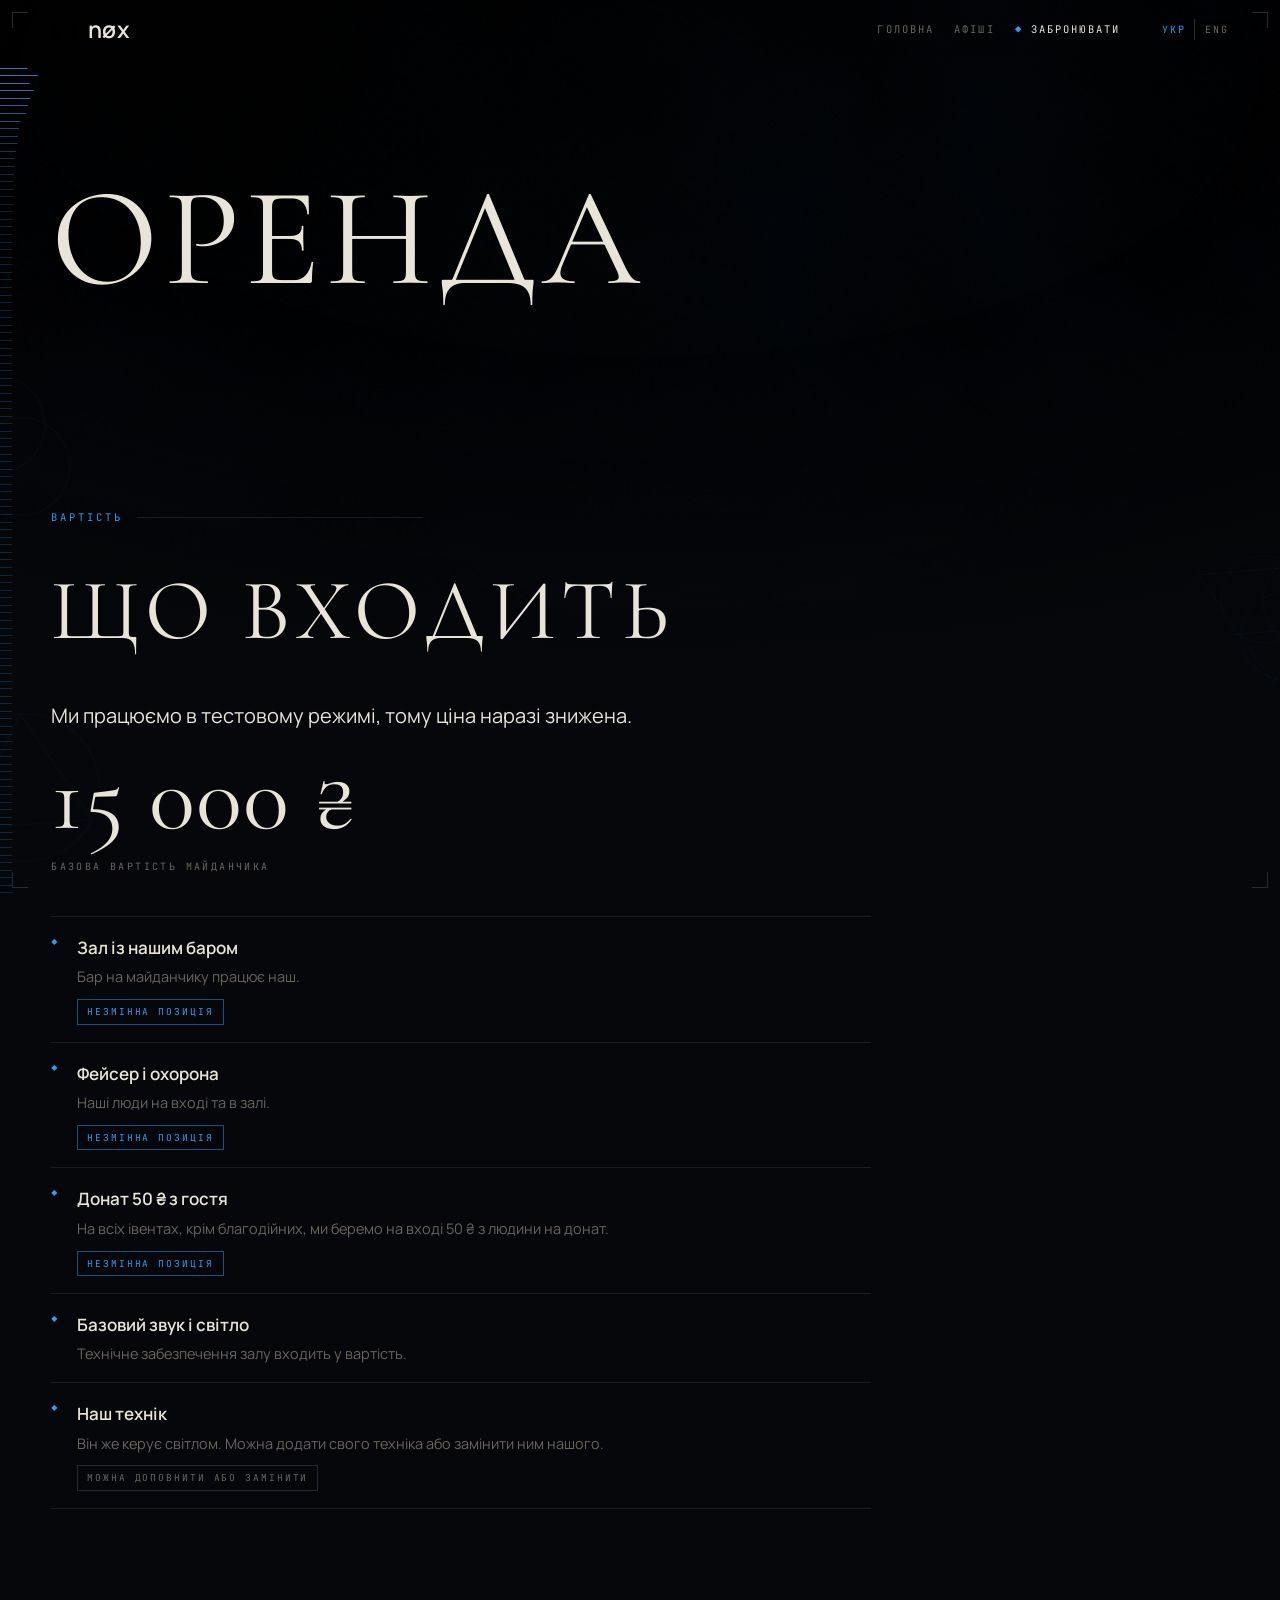
==== commit fb79efea: "The price is a test price, and the calendar shows itself in Chrome Оренда відкривається приміткою: м" ====
--- a/booking.html
+++ b/booking.html
@@ -52,6 +52,7 @@
     <div class="inner">
       <p class="mark rise" data-i18n="booking.price.mark">Вартість</p>
       <h2 class="rise" data-i18n="booking.price.h2">Що входить</h2>
+      <p class="lead rise" data-i18n="booking.test.note">Ми працюємо в тестовому режимі, тому ціна наразі знижена.</p>
       <div class="price rise">
         <p class="pnum">15 000 ₴<small data-i18n="booking.price.sub">базова вартість майданчика</small></p>
         <ul class="list">
--- a/assets/site.css
+++ b/assets/site.css
@@ -492,9 +492,15 @@
   font-family:var(--hud); font-size:15px; letter-spacing:.04em;
   min-height:34px;
 }
+/* Кнопку календаря малює сам браузер, і колір їй задає не CSS, а схема. При
+   color-scheme:dark вона вже світла — старий invert() перефарбовував її назад
+   у чорне по чорному, і в Chrome та Edge кнопки просто не було видно. Firefox
+   цього псевдоправила не знає, тому там вона лишалась на місці. brightness(0)
+   гасить будь-який вихідний колір у чорний, invert(1) робить його білим — тож
+   іконка світла незалежно від того, якою її намалював браузер. */
 input[type="date"]::-webkit-calendar-picker-indicator{
-  filter:invert(1) brightness(.72) sepia(1) hue-rotate(170deg) saturate(4);
-  cursor:pointer; opacity:.9;
+  filter:brightness(0) invert(1);
+  cursor:pointer; opacity:.7;
 }
 input[type="date"]:hover::-webkit-calendar-picker-indicator{ opacity:1; }
 
@@ -513,6 +519,10 @@
 }
 .span select:hover{ border-bottom-color:var(--dust); }
 .span select:focus{ outline:none; border-bottom-color:var(--gas); }
+/* Сам список відкриває система, і фон він бере з поля — а поле прозоре, тож у
+   Chrome та Edge світлі цифри лягали на біле й читалися ледве. Пунктам тому
+   потрібен свій колір, заданий явно. */
+.span select option{ background:var(--slab); color:var(--bone); }
 
 /* Вибір із двох: радіокнопка сама схована, видно лише напис у рамці. */
 .pick{ display:flex; gap:10px; padding:6px 0 0; flex-wrap:wrap; }
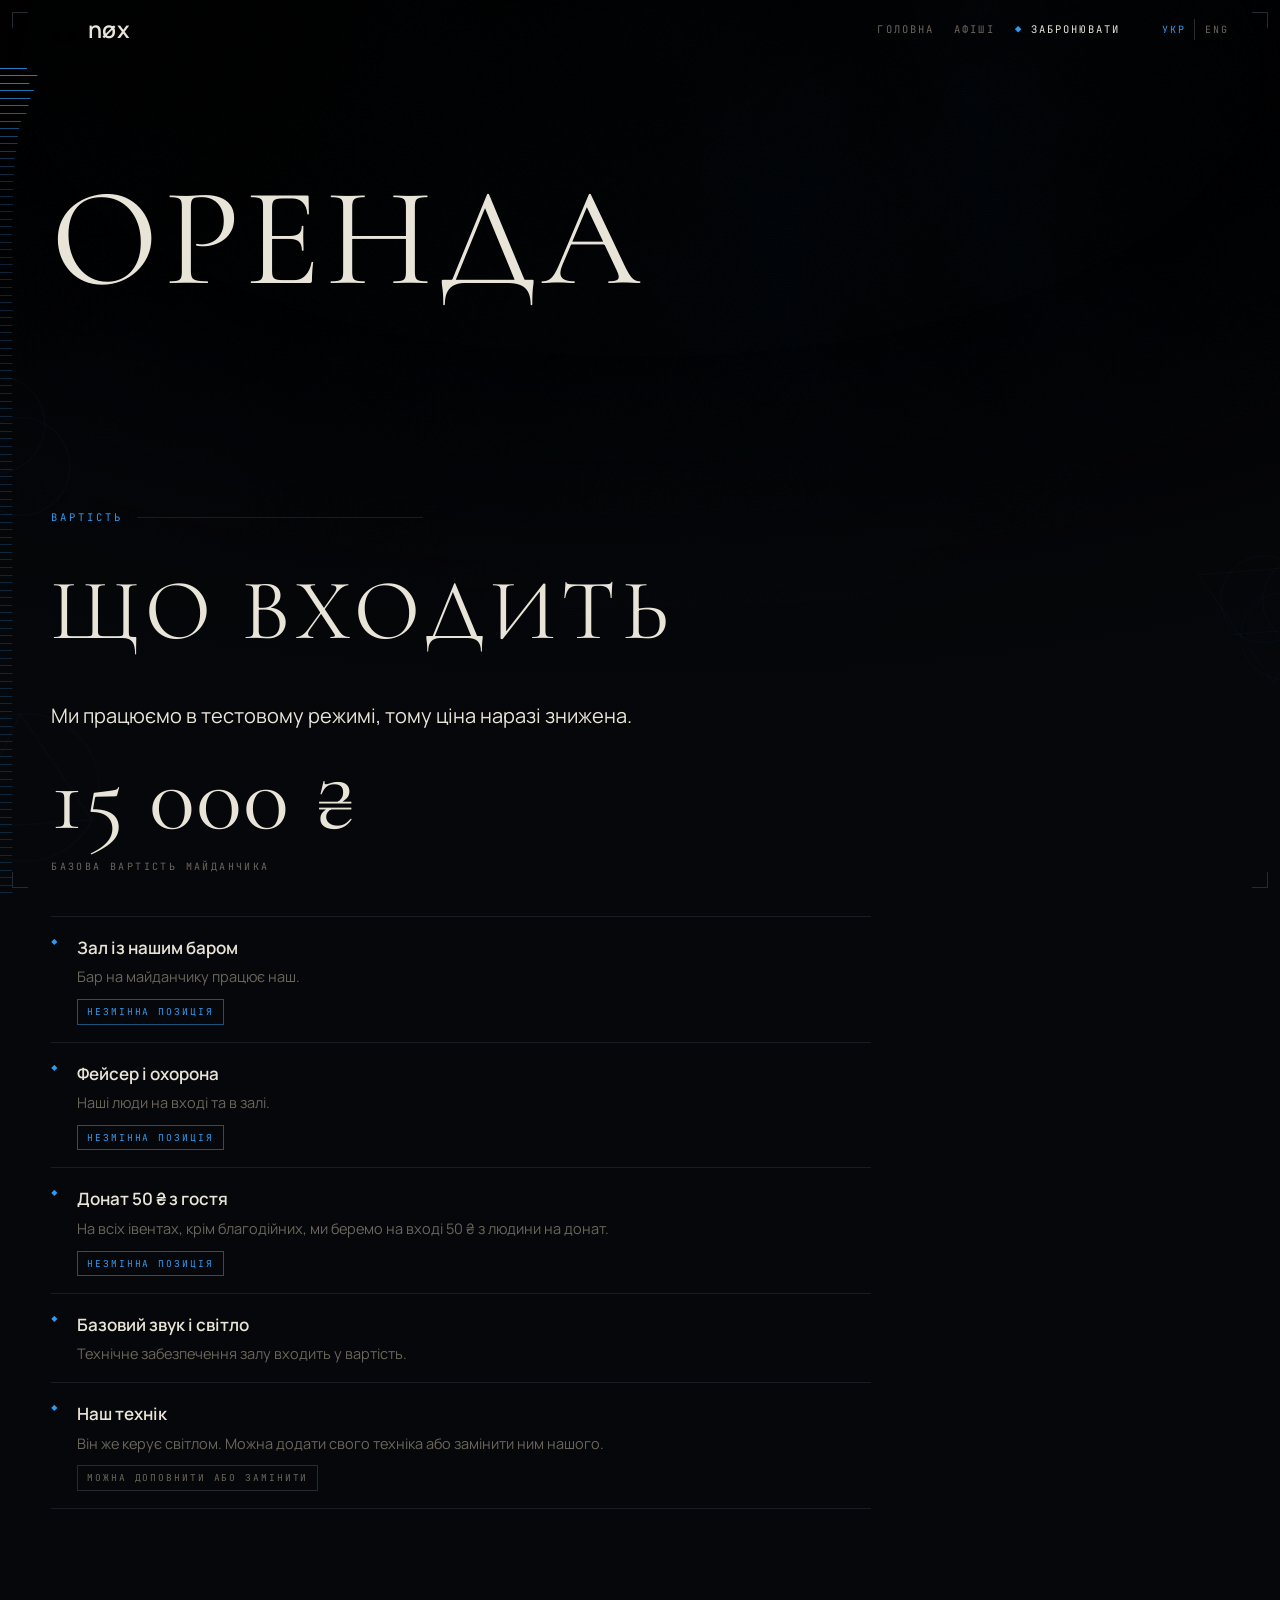
==== commit 789ec80c: "The new room: a 4.1 m bar, six cabins, a cloakroom that stretches, two stages The floor plan follows" ====
--- a/booking.html
+++ b/booking.html
@@ -4,7 +4,7 @@
 <meta charset="utf-8">
 <meta name="viewport" content="width=device-width,initial-scale=1">
 <title>Оренда майданчика — nøx</title>
-<meta name="description" content="Оренда nøx під ваш вечір: зал 215 м² на 300–350 гостей, бар 9,6 м, гардероб, тераса, парковка. План залу і заявка на дату.">
+<meta name="description" content="Оренда nøx під ваш вечір: зал 215 м² на 300–350 гостей, бар 4,1 м, гардероб, тераса, парковка. План залу і заявка на дату.">
 <meta name="theme-color" content="#06070A">
 <meta property="og:type" content="website">
 <meta property="og:site_name" content="nøx">
--- a/assets/site.css
+++ b/assets/site.css
@@ -282,6 +282,29 @@
 /* ── діаграма / галерея ────────────────────────────────────────────── */
 .diagram{ margin-top:clamp(40px,6vw,80px); display:grid; place-items:center; }
 .diagram svg{ width:min(1120px,100%); height:auto; overflow:visible; }
+/* гардероб на плані тягнеться за верхній край; під планом — те саме повзунком */
+.diagram .cloak-hit{ cursor:ns-resize; touch-action:none; }
+.diagram .cloak .grip{ transition:fill .2s; }
+.diagram .cloak:hover .grip, .diagram .cloak.dragging .grip{ fill:var(--hot); }
+.cloak-note{
+  margin:18px 0 0; display:grid; gap:10px; justify-items:center; text-align:center;
+  font-family:var(--hud); font-size:12px; letter-spacing:.08em; color:var(--pale);
+}
+.cloak-note input{ width:min(320px,80vw); accent-color:var(--gas); }
+.cloak-note small{ font-size:10px; letter-spacing:.14em; text-transform:uppercase; color:var(--dust); }
+/* два сетапи танцполу: де стоїть сцена і куди дивляться колонки */
+.stage-pick{ margin-top:22px; display:flex; flex-wrap:wrap; gap:8px; justify-content:center; }
+.stage-pick button{
+  font-family:var(--hud); font-size:11px; letter-spacing:.14em; text-transform:uppercase;
+  color:var(--ash); background:transparent; border:1px solid var(--line2);
+  padding:11px 16px; cursor:pointer; transition:color .2s, border-color .2s, background .2s;
+}
+.stage-pick button:hover{ color:var(--pale); border-color:var(--dust); }
+.stage-pick button[aria-pressed="true"]{ color:var(--bone); border-color:var(--gas); background:rgba(46,155,240,.12); }
+.stage-pick button:focus-visible{ outline:1px solid var(--hot); outline-offset:2px; }
+.diagram .stage.in{ animation:stage-in .45s ease both; }
+@keyframes stage-in{ from{ opacity:0; } }
+@media (prefers-reduced-motion:reduce){ .diagram .stage.in{ animation:none; } }
 .gallery{ display:grid; gap:2px; grid-template-columns:1fr; margin-top:clamp(40px,6vw,80px); }
 @media (min-width:780px){ .gallery{ grid-template-columns:repeat(2,1fr); } }
 .gallery figure{ margin:0; position:relative; background:var(--slab); overflow:hidden; }
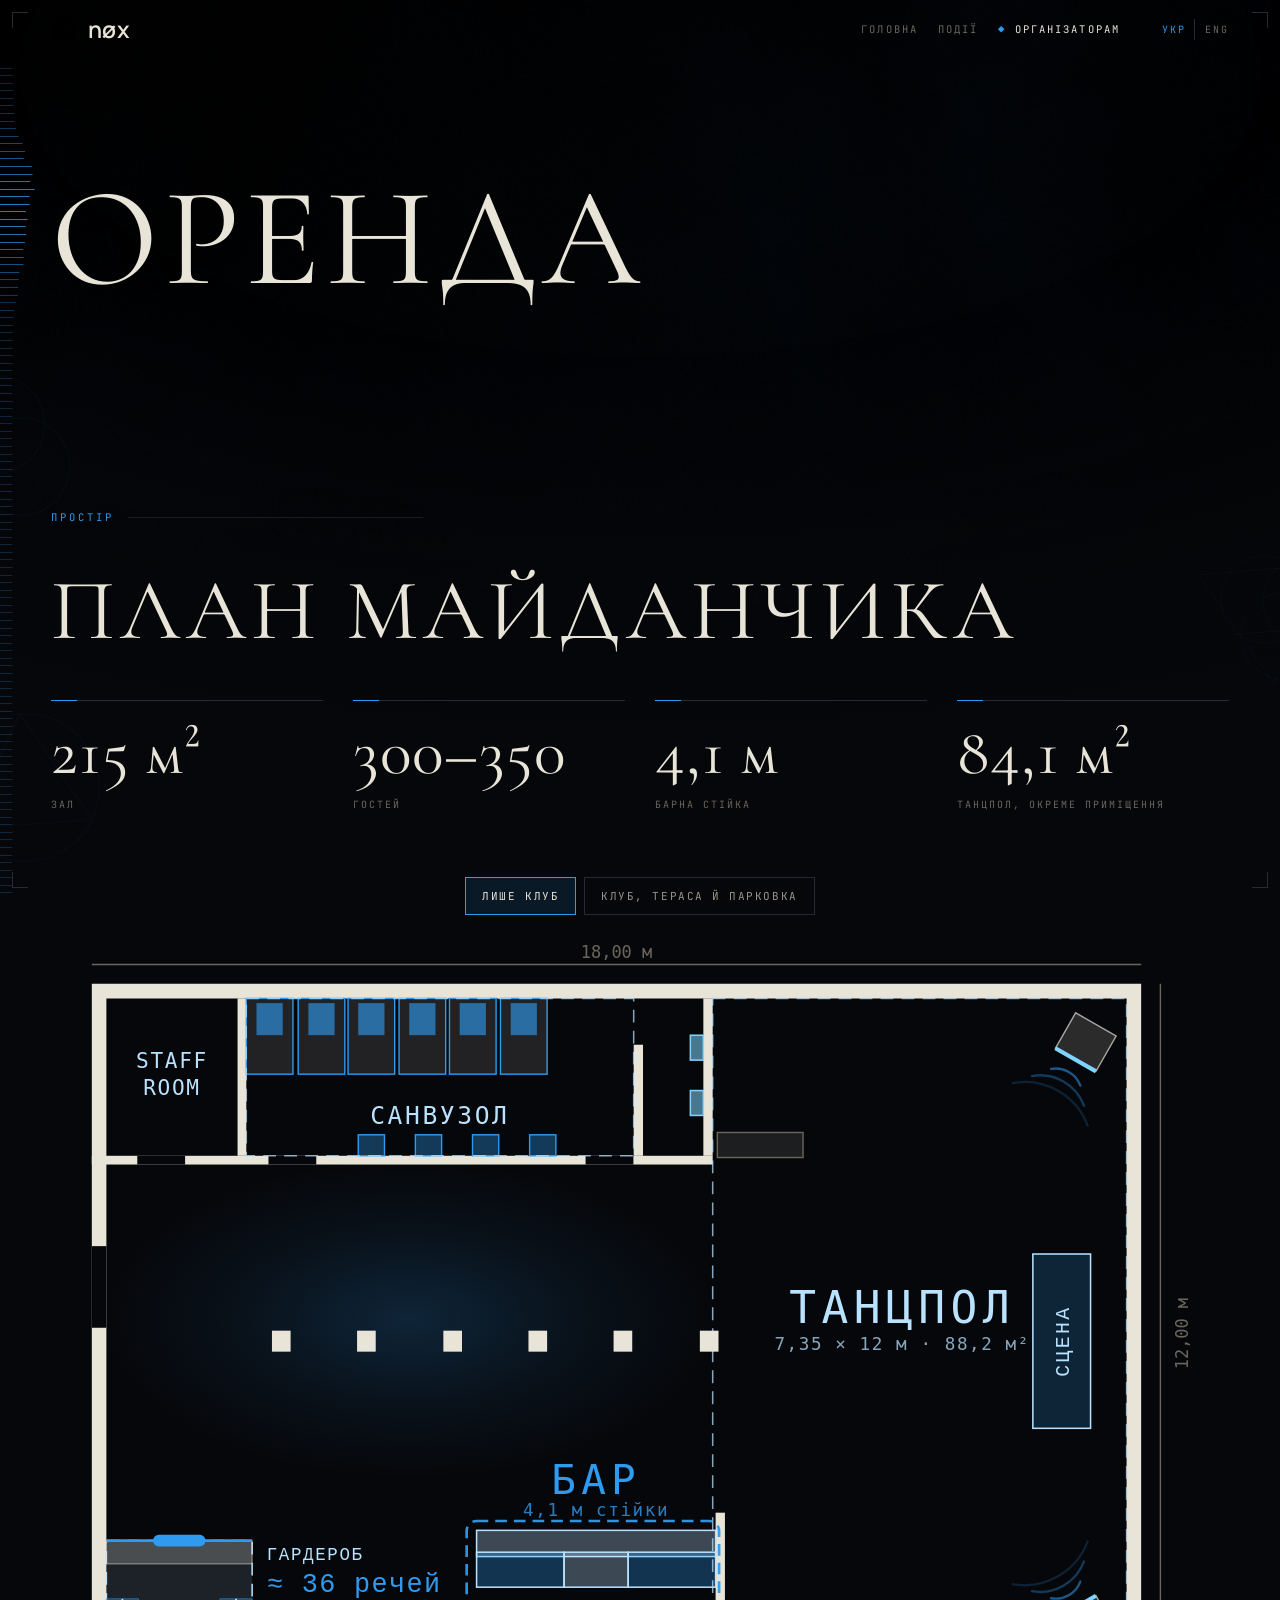
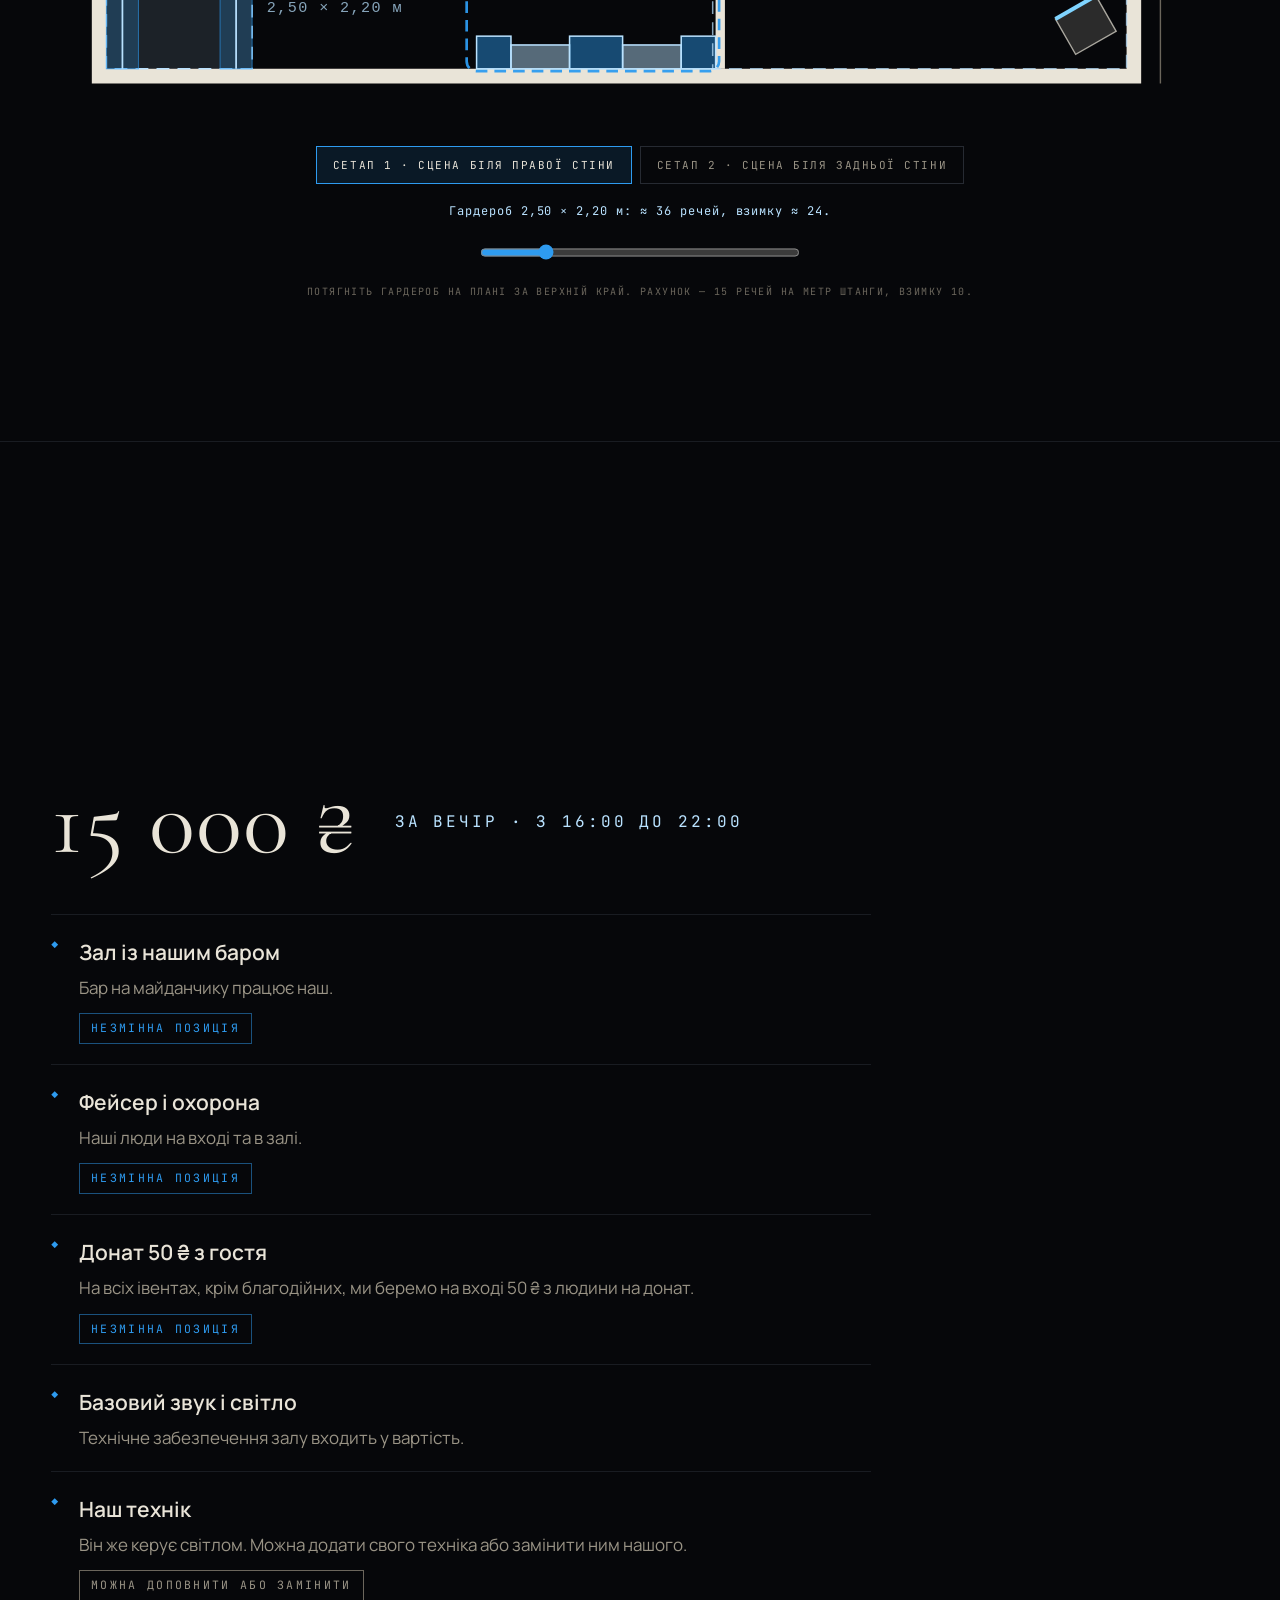
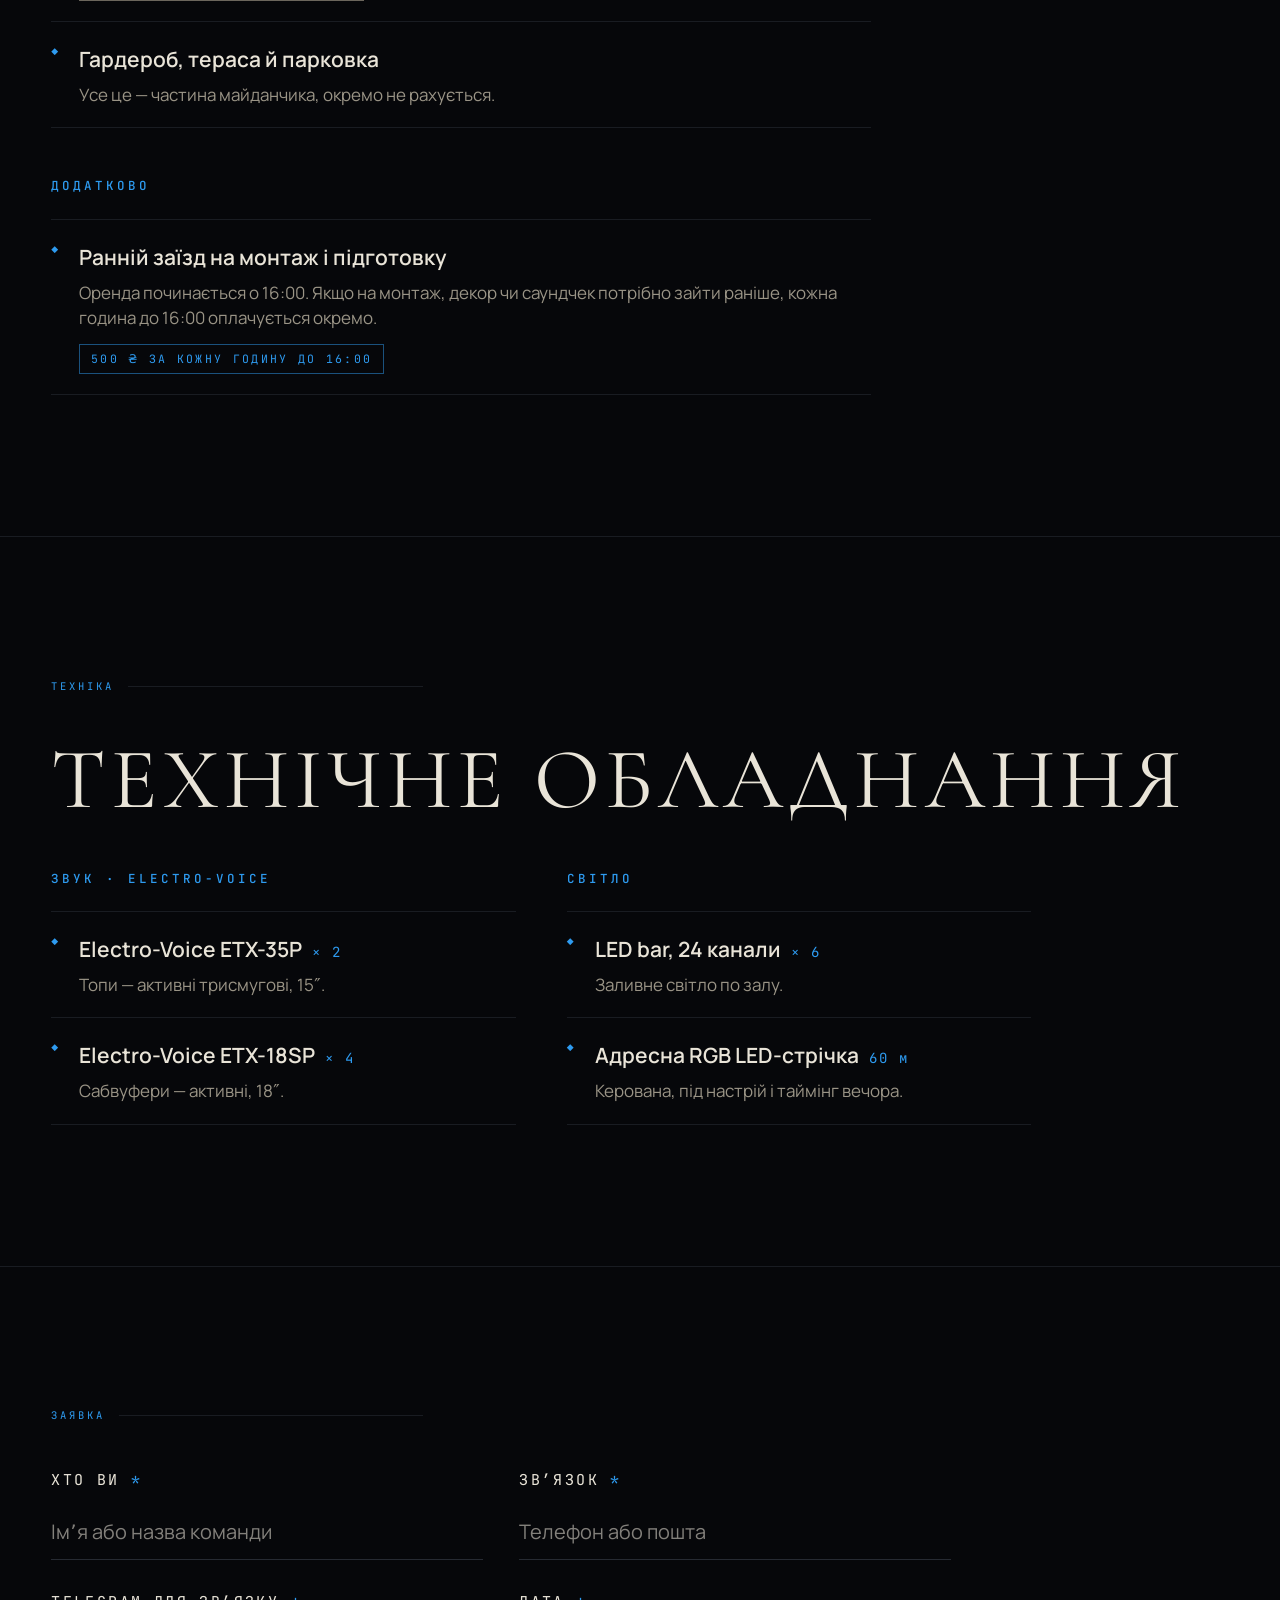
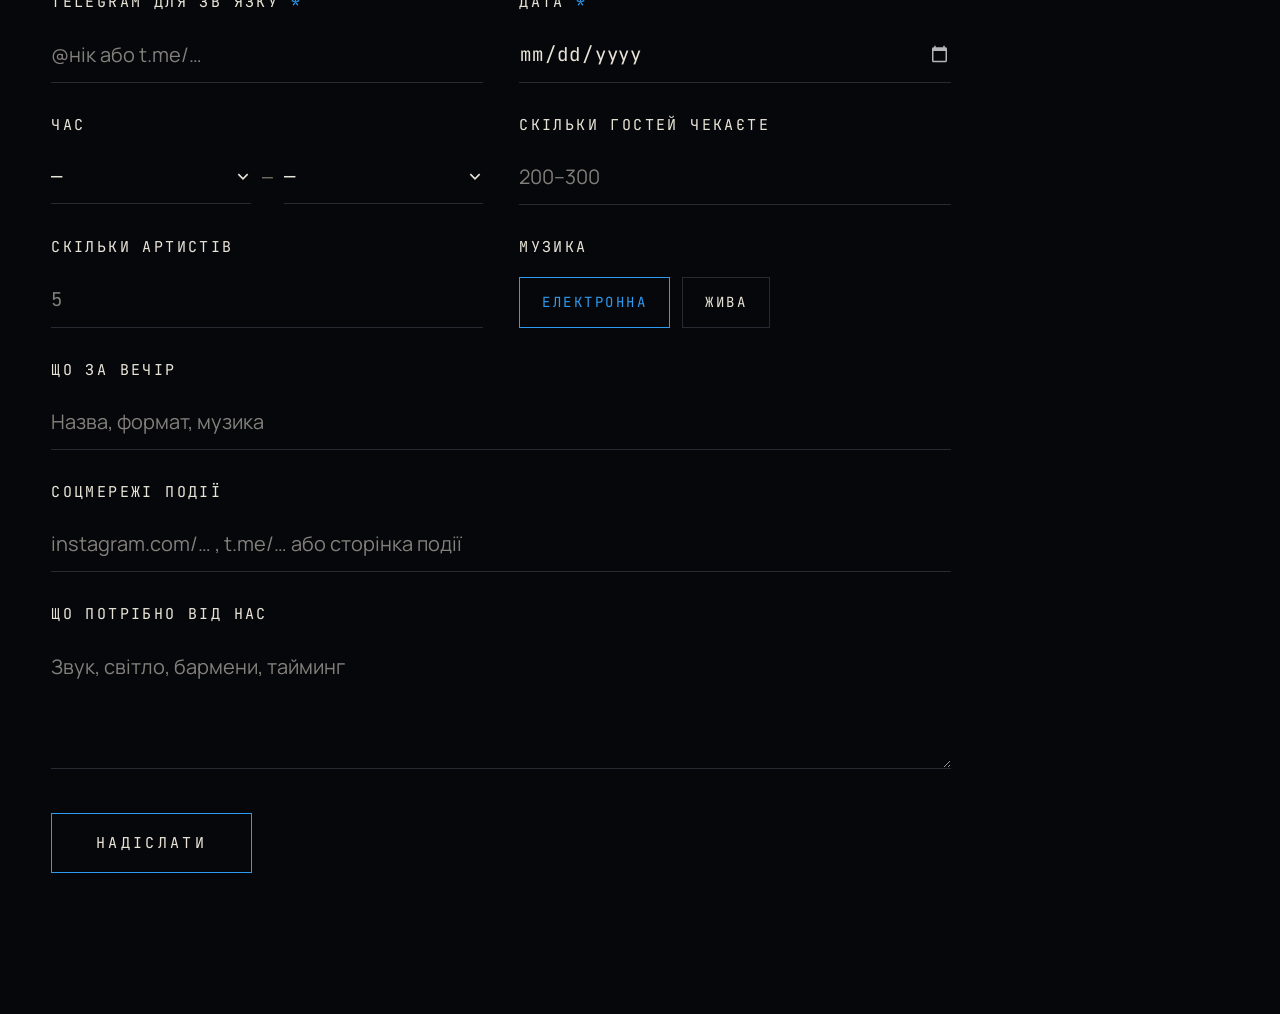
==== commit 69acf918: "The organisers' page leads with the plan; the home page with the nights The nav and the home tile sa" ====
--- a/booking.html
+++ b/booking.html
@@ -31,8 +31,8 @@
   <a class="wm" href="/"><img src="/assets/logo.svg" alt="" width="26" height="26"><span>nøx</span></a>
   <nav>
     <a href="/" data-i18n="nav.home">Головна</a>
-    <a href="/events" data-i18n="nav.events">Афіші</a>
-    <a class="cta" href="/booking" aria-current="page" data-i18n="nav.booking">Забронювати</a>
+    <a href="/events" data-i18n="nav.events">Події</a>
+    <a class="cta" href="/booking" aria-current="page" data-i18n="nav.booking">Організаторам</a>
   </nav>
   <div class="lang" role="group" aria-label="Мова" data-i18n-aria="lang.label">
     <button type="button" data-lang="uk" aria-pressed="true">укр</button>
@@ -48,13 +48,21 @@
     </div>
   </header>
 
+  <section id="plan">
+    <div class="inner">
+      <p class="mark rise" data-i18n="booking.plan.mark">Простір</p>
+      <h2 class="rise" data-i18n="booking.plan.h2">План майданчика</h2>
+      <div class="figs rise" data-nox="headline" data-plan-figs></div>
+      <div class="rise" data-nox="plan"></div>
+    </div>
+  </section>
+
   <section id="cina">
     <div class="inner">
       <p class="mark rise" data-i18n="booking.price.mark">Вартість</p>
       <h2 class="rise" data-i18n="booking.price.h2">Що входить</h2>
-      <p class="lead rise" data-i18n="booking.test.note">Ми працюємо в тестовому режимі, тому ціна наразі знижена.</p>
       <div class="price rise">
-        <p class="pnum">15 000 ₴<small data-i18n="booking.price.sub">базова вартість майданчика</small></p>
+        <p class="pnum">15 000 ₴<small data-i18n="booking.price.sub">за вечір · з 16:00 до 22:00</small></p>
         <ul class="list">
           <li>
             <b data-i18n="booking.price.i1.b">Зал із нашим баром</b>
@@ -80,7 +88,54 @@
             <span data-i18n="booking.price.i3.s">Він же керує світлом. Можна додати свого техніка або замінити ним нашого.</span>
             <em class="can" data-i18n="booking.price.can">можна доповнити або замінити</em>
           </li>
+          <li>
+            <b data-i18n="booking.price.i6.b">Гардероб, тераса й парковка</b>
+            <span data-i18n="booking.price.i6.s">Усе це — частина майданчика, окремо не рахується.</span>
+          </li>
         </ul>
+        <h3 class="extra" data-i18n="booking.extra.h3">Додатково</h3>
+        <ul class="list">
+          <li>
+            <b data-i18n="booking.extra.i1.b">Ранній заїзд на монтаж і підготовку</b>
+            <span data-i18n="booking.extra.i1.s">Оренда починається о 16:00. Якщо на монтаж, декор чи саундчек потрібно зайти раніше, кожна година до 16:00 оплачується окремо.</span>
+            <em data-i18n="booking.extra.i1.em">500 ₴ за кожну годину до 16:00</em>
+          </li>
+        </ul>
+      </div>
+    </div>
+  </section>
+
+  <section id="tehnika">
+    <div class="inner">
+      <p class="mark rise" data-i18n="booking.tech.mark">Техніка</p>
+      <h2 class="rise" data-i18n="booking.tech.h2">Технічне обладнання</h2>
+      <div class="cols tech rise">
+        <div>
+          <h3 data-i18n="booking.tech.sound">Звук · Electro-Voice</h3>
+          <ul class="list">
+            <li>
+              <b>Electro-Voice ETX-35P <i class="qty">× 2</i></b>
+              <span data-i18n="booking.tech.s1">Топи — активні трисмугові, 15″.</span>
+            </li>
+            <li>
+              <b>Electro-Voice ETX-18SP <i class="qty">× 4</i></b>
+              <span data-i18n="booking.tech.s2">Сабвуфери — активні, 18″.</span>
+            </li>
+          </ul>
+        </div>
+        <div>
+          <h3 data-i18n="booking.tech.light">Світло</h3>
+          <ul class="list">
+            <li>
+              <b><span class="in" data-i18n="booking.tech.l1.b">LED bar, 24 канали</span> <i class="qty">× 6</i></b>
+              <span data-i18n="booking.tech.l1.s">Заливне світло по залу.</span>
+            </li>
+            <li>
+              <b><span class="in" data-i18n="booking.tech.l2.b">Адресна RGB LED-стрічка</span> <i class="qty">60 м</i></b>
+              <span data-i18n="booking.tech.l2.s">Керована, під настрій і таймінг вечора.</span>
+            </li>
+          </ul>
+        </div>
       </div>
     </div>
   </section>
--- a/assets/site.css
+++ b/assets/site.css
@@ -265,6 +265,31 @@
 
 /* ── показники ─────────────────────────────────────────────────────── */
 .figs{ display:grid; gap:clamp(18px,2.4vw,32px); grid-template-columns:repeat(2,1fr); }
+#plan .figs{ margin-bottom:clamp(34px,5vw,64px); }
+
+/* ── картки афіш на головній ─────────────────────────────────────── */
+/* Кожен вечір — афіша цілком (вони вертикальні, 9:16), під нею дата й назва. Минулі
+   підписані, майбутні ведуть на квитки. Кольори афіш — їхні власні. */
+.posters{ display:grid; gap:clamp(16px,2.4vw,28px); grid-template-columns:repeat(auto-fill,minmax(min(100%,340px),1fr)); }
+.pcard{ display:block; text-decoration:none; color:inherit; background:var(--pit);
+  border:1px solid var(--line); transition:border-color .3s, background .3s; }
+.pcard:hover{ border-color:var(--gas); background:var(--slab); }
+.pimg{ position:relative; aspect-ratio:9 / 16; overflow:hidden; background:var(--slab); display:grid; place-items:center; }
+.pimg img{ width:100%; height:100%; object-fit:cover; transition:transform .8s; }
+.pcard:hover .pimg img{ transform:scale(1.02); }
+/* Перший екран закріплений, і коли він відпускає, під словами лишається його
+   порожній низ. Афіші заходять на цю порожнечу, а не чекають під нею. */
+#afishi{ padding-top:clamp(28px,4vw,56px); margin-top:-17svh; z-index:2; }
+@media (max-width:700px){ #afishi{ margin-top:-26svh; } }
+.pname{ font-family:var(--rite); font-size:32px; text-transform:uppercase; text-align:center; padding:20px; }
+.ptag{ position:absolute; top:12px; left:12px; font-style:normal; font-family:var(--hud); font-size:10.5px;
+  letter-spacing:.2em; text-transform:uppercase; color:var(--bone); background:rgba(6,7,10,.78);
+  border:1px solid var(--line2); padding:5px 9px; }
+.pmeta{ display:grid; gap:6px; padding:16px 18px 20px; }
+.pmeta .d{ font-family:var(--hud); font-size:11.5px; letter-spacing:.18em; text-transform:uppercase; color:var(--gas); }
+.pmeta b{ font-family:var(--rite); font-weight:400; font-size:26px; line-height:1.05; text-transform:uppercase; letter-spacing:.03em; }
+.pmeta span:not(.d){ font-size:14px; color:var(--ash); }
+.pcta{ font-style:normal; font-family:var(--hud); font-size:11px; letter-spacing:.2em; text-transform:uppercase; color:var(--pale); margin-top:6px; }
 @media (min-width:920px){ .figs{ grid-template-columns:repeat(4,1fr); } }
 .fig{ position:relative; padding:18px 0 0; border-top:1px solid var(--line2); }
 .fig::before{
@@ -282,6 +307,11 @@
 /* ── діаграма / галерея ────────────────────────────────────────────── */
 .diagram{ margin-top:clamp(40px,6vw,80px); display:grid; place-items:center; }
 .diagram svg{ width:min(1120px,100%); height:auto; overflow:visible; }
+/* План для організаторів — на всю ширину колонки, без кола навколо. */
+.planfig{ margin-top:clamp(28px,4vw,48px); }
+.planfig svg, .planfig > img{ display:block; width:100%; height:auto; overflow:visible; }
+.planfig .cloak-note{ max-width:none; margin-left:auto; margin-right:auto; }
+.planfig .view-pick{ margin:0 0 clamp(18px,2.5vw,28px); }
 /* гардероб на плані тягнеться за верхній край; під планом — те саме повзунком */
 .diagram .cloak-hit{ cursor:ns-resize; touch-action:none; }
 .diagram .cloak .grip{ transition:fill .2s; }
@@ -381,7 +411,7 @@
 @media (min-width:860px){ .teasers{ grid-template-columns:1fr 1fr; } }
 .teaser{
   position:relative; background:var(--pit); padding:clamp(30px,4vw,56px);
-  display:grid; gap:14px; align-content:start; text-decoration:none; color:inherit;
+  display:grid; gap:14px; align-content:center; text-decoration:none; color:inherit;
   border:1px solid var(--line); transition:border-color .3s, background .3s;
 }
 .teaser:hover{ border-color:var(--gas); background:var(--slab); }
@@ -468,14 +498,17 @@
    не обговорюється: умова, яку орендар має побачити, а не пропустити. Те, що
    можна доповнити чи замінити, лишається тихим — воно й так відкрите. */
 .price{ max-width:820px; }
+/* Ціна й те, за що вона, — в один рядок: число, а праворуч час. Де рядку
+   тісно, підпис сам переходить під число. */
 .pnum{
   margin:0 0 clamp(28px,4vw,44px); color:var(--bone);
   font-family:var(--rite); font-weight:400;
   font-size:clamp(48px,8vw,96px); line-height:1; letter-spacing:.015em;
+  display:flex; flex-wrap:wrap; align-items:center; gap:14px clamp(18px,3vw,36px);
 }
 .pnum small{
-  display:block; margin-top:16px; font-family:var(--hud); font-size:10px;
-  letter-spacing:.24em; text-transform:uppercase; color:var(--dust);
+  display:block; font-family:var(--hud); font-size:clamp(13px,1.5vw,16px); line-height:1.5;
+  letter-spacing:.18em; text-transform:uppercase; color:var(--pale);
 }
 .list li em{
   display:inline-block; margin-top:11px; font-style:normal;
@@ -483,6 +516,24 @@
   color:var(--gas); border:1px solid rgba(46,155,240,.5); padding:4px 9px;
 }
 .list li em.can{ color:var(--dust); border-color:var(--line2); }
+.price h3.extra{ margin-top:clamp(34px,4vw,48px); }
+
+/* ── техніка ───────────────────────────────────────────────────────── */
+.tech{ max-width:980px; gap:clamp(28px,4vw,56px); }
+.list b .in{ display:inline; margin:0; font-size:inherit; color:inherit; }
+.list b .qty{ font-style:normal; font-family:var(--hud); font-weight:400; font-size:12px;
+  letter-spacing:.14em; color:var(--gas); margin-left:6px; white-space:nowrap; }
+
+/* На сторінці для організаторів ці списки — головне, що читають: умови й
+   техніка. Тож тут вони крупніші, а пояснення світліші, ніж деінде. */
+.price .list li, .tech .list li{ padding:20px 0 20px 28px; }
+.price .list li::before, .tech .list li::before{ top:22px; font-size:9px; }
+.price .list b, .tech .list b{ font-size:clamp(18px,1.9vw,21px); }
+.price .list li > span, .tech .list li > span{ font-size:clamp(15.5px,1.5vw,17px); color:var(--ash); margin-top:6px; }
+.price .list li em{ font-size:11.5px; padding:5px 11px; margin-top:13px; }
+.price .list li em.can{ color:var(--ash); border-color:var(--dust); }
+.price h3, .tech h3{ font-size:12.5px; }
+.tech .list b .qty{ font-size:14px; }
 
 /* ── форма ─────────────────────────────────────────────────────────── */
 /* На сторінці оренди тепер лише форма, тож вона й тримає всю колонку —
@@ -492,7 +543,7 @@
 @media (min-width:640px){ .fields{ grid-template-columns:1fr 1fr; } }
 .f{ display:grid; gap:9px; }
 .f.wide{ grid-column:1 / -1; }
-label,.lbl{ font-family:var(--hud); font-size:10px; letter-spacing:.24em; text-transform:uppercase; color:var(--dust); }
+label,.lbl{ font-family:var(--hud); font-size:12px; letter-spacing:.2em; text-transform:uppercase; color:var(--bone); }
 /* Заголовок групи, а не підпис до одного поля: у групи перемикачів немає
    єдиного контрола, на який міг би вказувати label. */
 .lbl{ margin:0; }
@@ -504,7 +555,9 @@
   background:transparent; border:0; border-bottom:1px solid var(--line2);
   padding:11px 0; width:100%; border-radius:0; transition:border-color .25s;
 }
-input::placeholder,textarea::placeholder{ color:#4A4640; }
+/* Підказка світла, щоб читалась, але не біла до кінця — інакше її не відрізнити
+   від уже вписаного. */
+input::placeholder,textarea::placeholder{ color:rgba(233,228,216,.55); }
 input:focus,textarea:focus{ outline:none; border-bottom-color:var(--gas); }
 textarea{ min-height:100px; resize:vertical; }
 
@@ -531,13 +584,13 @@
    не рідним полем часу: те малюється в локалі браузера й англійською показує
    10:00 PM, і сказати йому інакше нічим. Список завжди 24-годинний. */
 .span{ display:grid; grid-template-columns:1fr auto 1fr; align-items:center; gap:10px; }
-.span i{ font-style:normal; color:var(--dust); }
+.span i{ font-style:normal; color:var(--ash); }
 .span select{
   appearance:none; -webkit-appearance:none; cursor:pointer;
   background:transparent; color:var(--bone); border:0;
   border-bottom:1px solid var(--line2); border-radius:0;
   padding:11px 22px 11px 0; width:100%; transition:border-color .25s;
-  background-image:url("data:image/svg+xml;utf8,<svg xmlns='http://www.w3.org/2000/svg' viewBox='0 0 10 6'><path d='M1 1l4 4 4-4' fill='none' stroke='%236B665C' stroke-width='1.4'/></svg>");
+  background-image:url("data:image/svg+xml;utf8,<svg xmlns='http://www.w3.org/2000/svg' viewBox='0 0 10 6'><path d='M1 1l4 4 4-4' fill='none' stroke='%23E9E4D8' stroke-width='1.4'/></svg>");
   background-repeat:no-repeat; background-position:right 2px center; background-size:10px 6px;
 }
 .span select:hover{ border-bottom-color:var(--dust); }
@@ -554,12 +607,27 @@
 .pick span{
   display:inline-block; padding:9px 16px; border:1px solid var(--line2);
   font-family:var(--hud); font-size:10px; letter-spacing:.18em;
-  text-transform:uppercase; color:var(--dust); transition:.2s;
-}
-.pick label:hover span{ border-color:var(--dust); color:var(--bone); }
+  text-transform:uppercase; color:var(--bone); transition:.2s;
+}
+.pick label:hover span{ border-color:var(--ash); color:var(--bone); }
 .pick input:checked + span{ border-color:var(--gas); color:var(--gas); }
 .pick input:focus-visible + span{ outline:1px solid var(--pale); outline-offset:3px; }
 .hp{ position:absolute; left:-9999px; width:1px; height:1px; overflow:hidden; }
+
+/* Заявка крупніша за решту сторінки: її заповнюють, а не проглядають. */
+.book{ max-width:900px; }
+.book .fields{ gap:30px 36px; }
+.book .f{ gap:12px; }
+.book label, .book .lbl{ font-size:clamp(13px,1.3vw,15px); letter-spacing:.16em; }
+.book input, .book textarea{ font-size:clamp(18px,1.8vw,20px); padding:14px 0; }
+.book input[type="date"], .book input[type="number"], .book .span select{ font-size:clamp(17px,1.7vw,19px); min-height:44px; }
+.book .span select{ padding:14px 26px 14px 0; background-size:12px 7px; }
+.book textarea{ min-height:130px; }
+.book .pick{ gap:12px; }
+.book .pick span{ font-size:clamp(12.5px,1.2vw,14px); padding:13px 22px; }
+.book .formfoot{ margin-top:44px; gap:26px; }
+.book .btn{ font-size:clamp(13px,1.3vw,15px); padding:19px 44px; }
+.book .msg{ font-size:clamp(13px,1.3vw,15px); }
 .formfoot{ display:flex; align-items:center; gap:22px; margin:36px 0 0; flex-wrap:wrap; }
 .msg{ font-family:var(--hud); font-size:11px; letter-spacing:.12em; color:var(--dust); }
 .msg.ok{ color:var(--pale); }
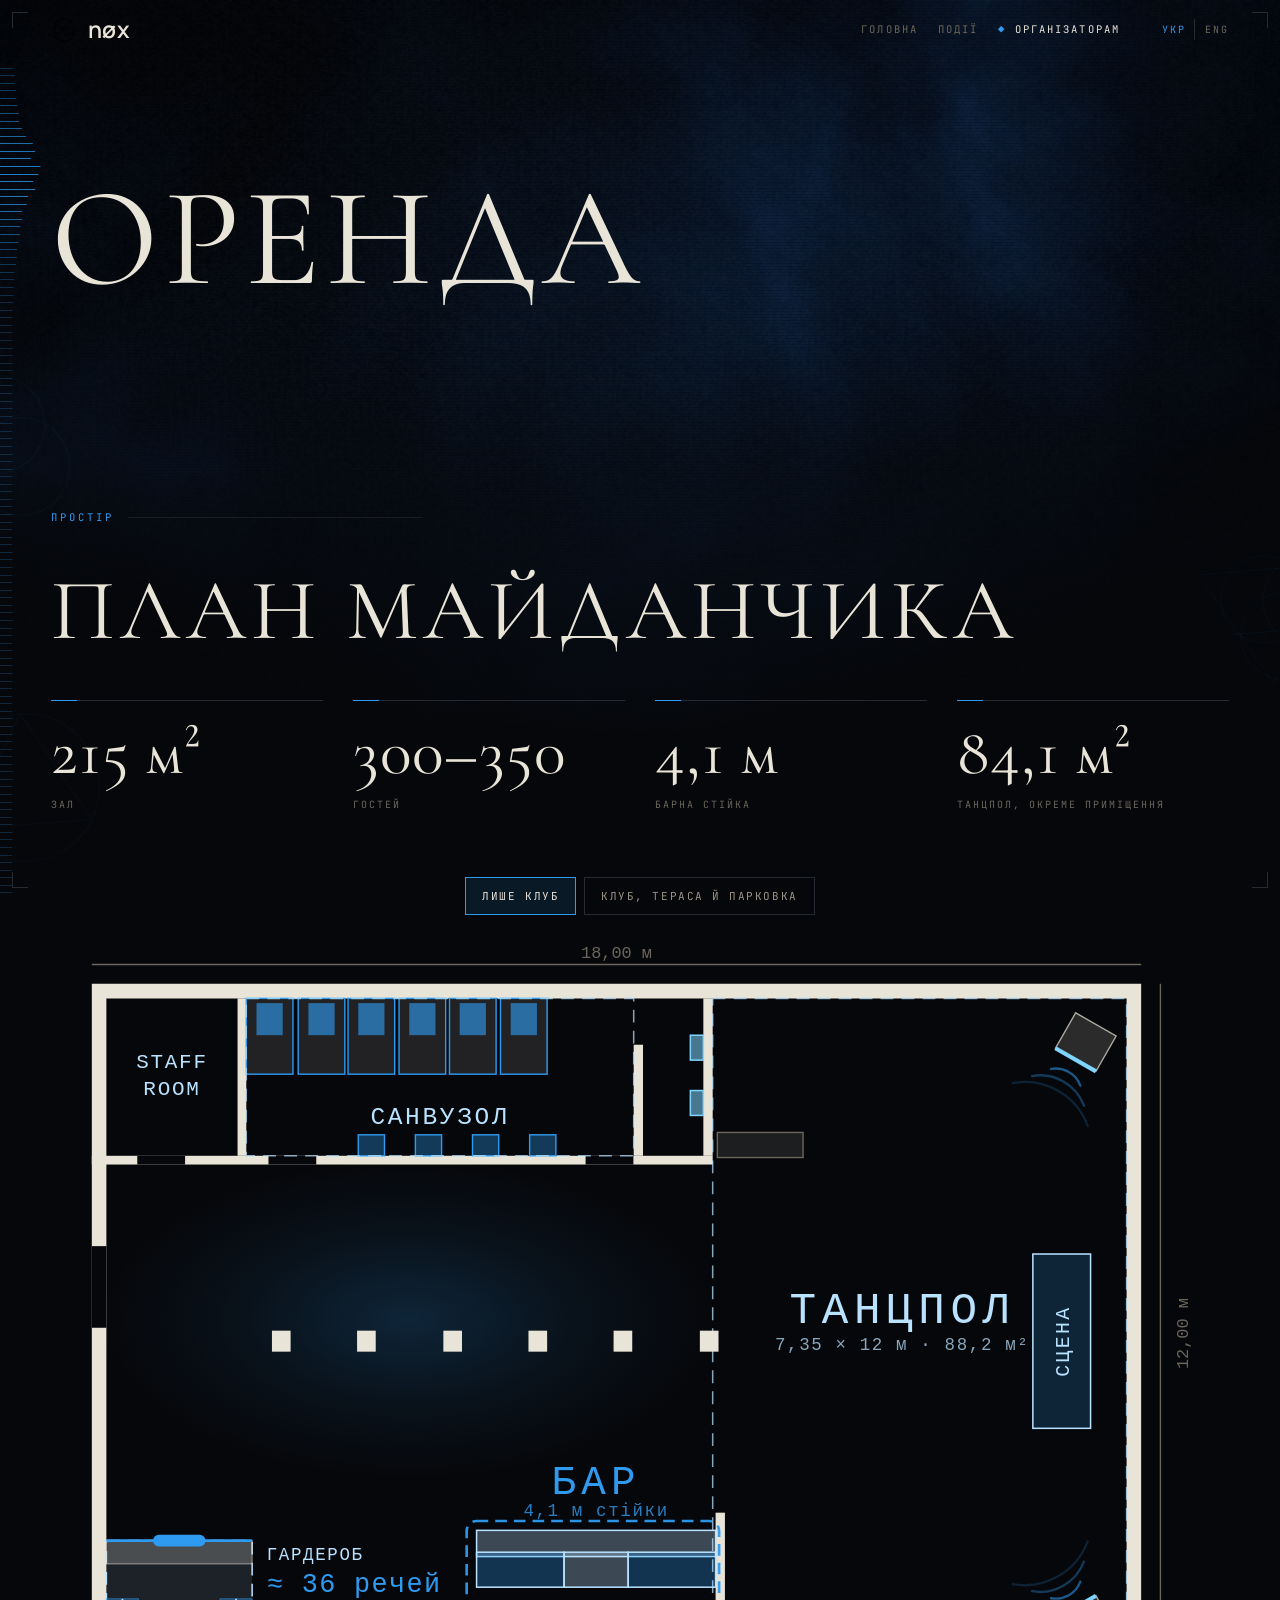
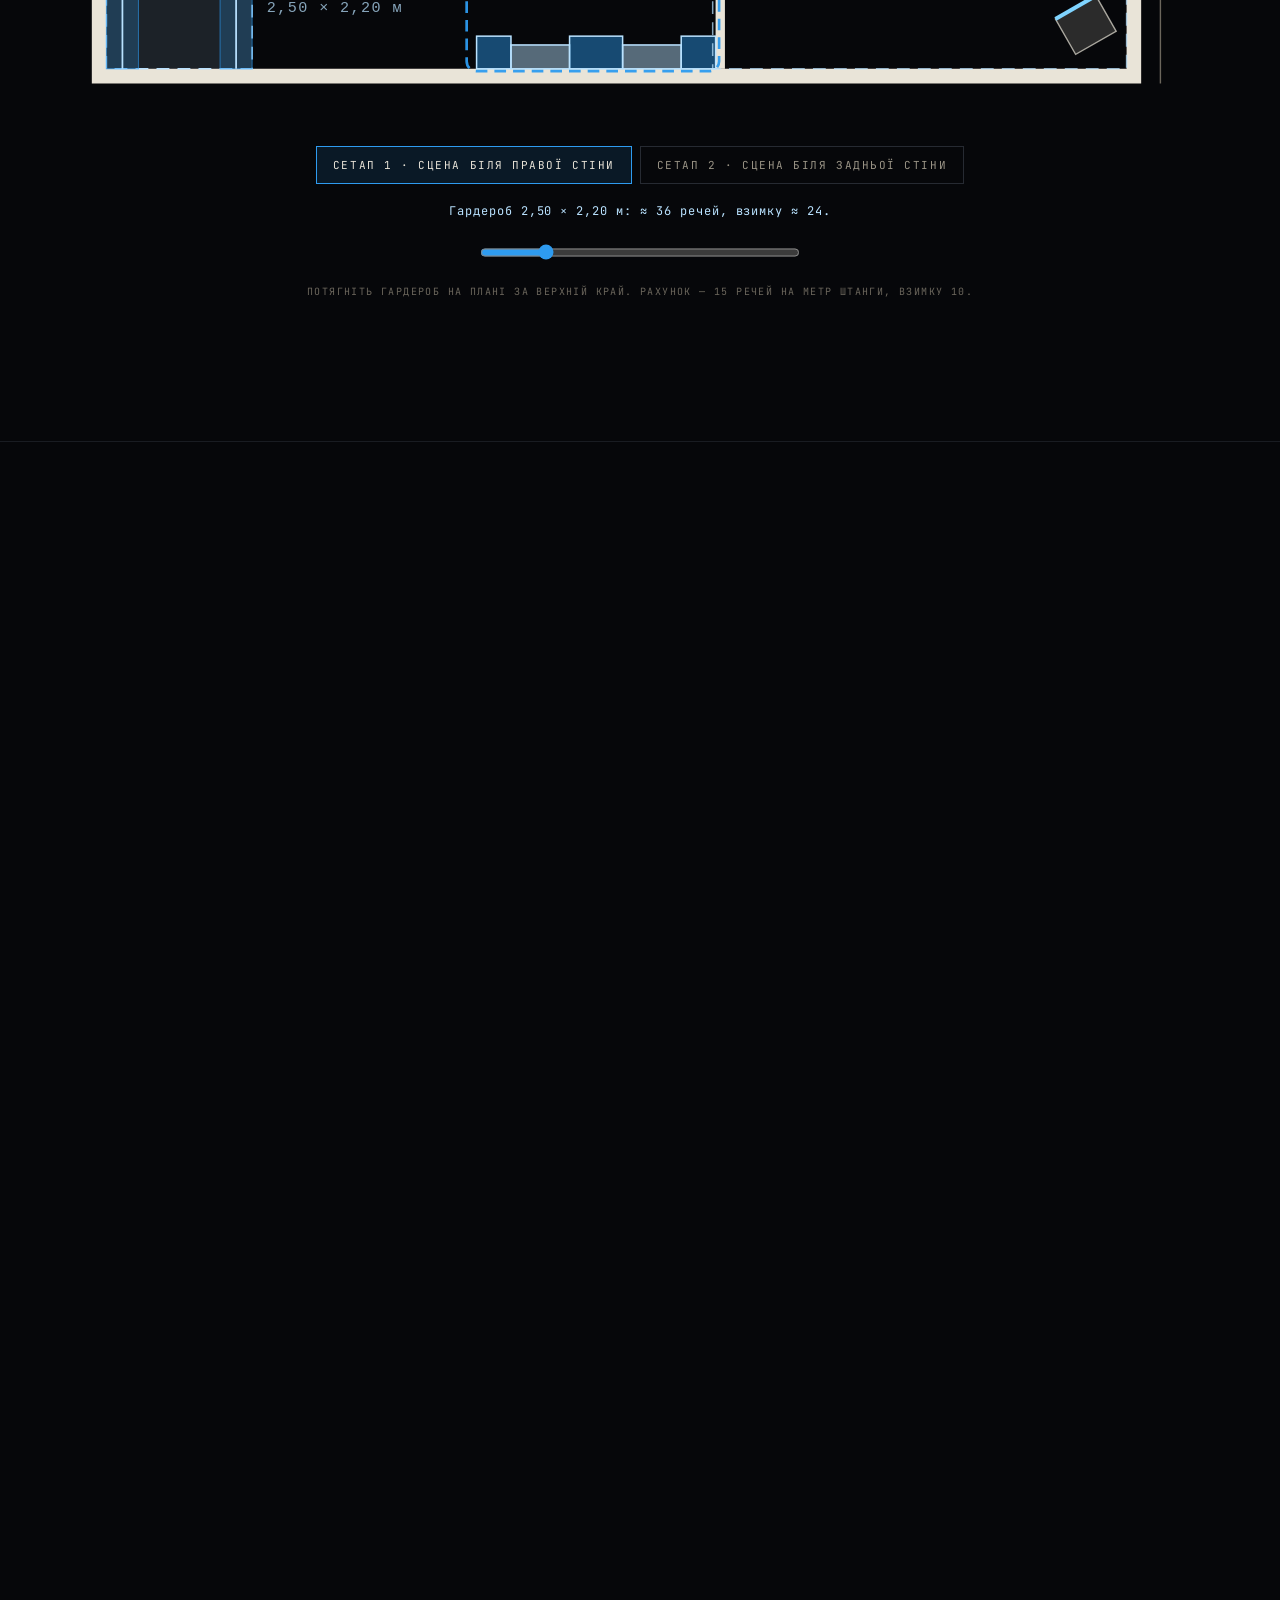
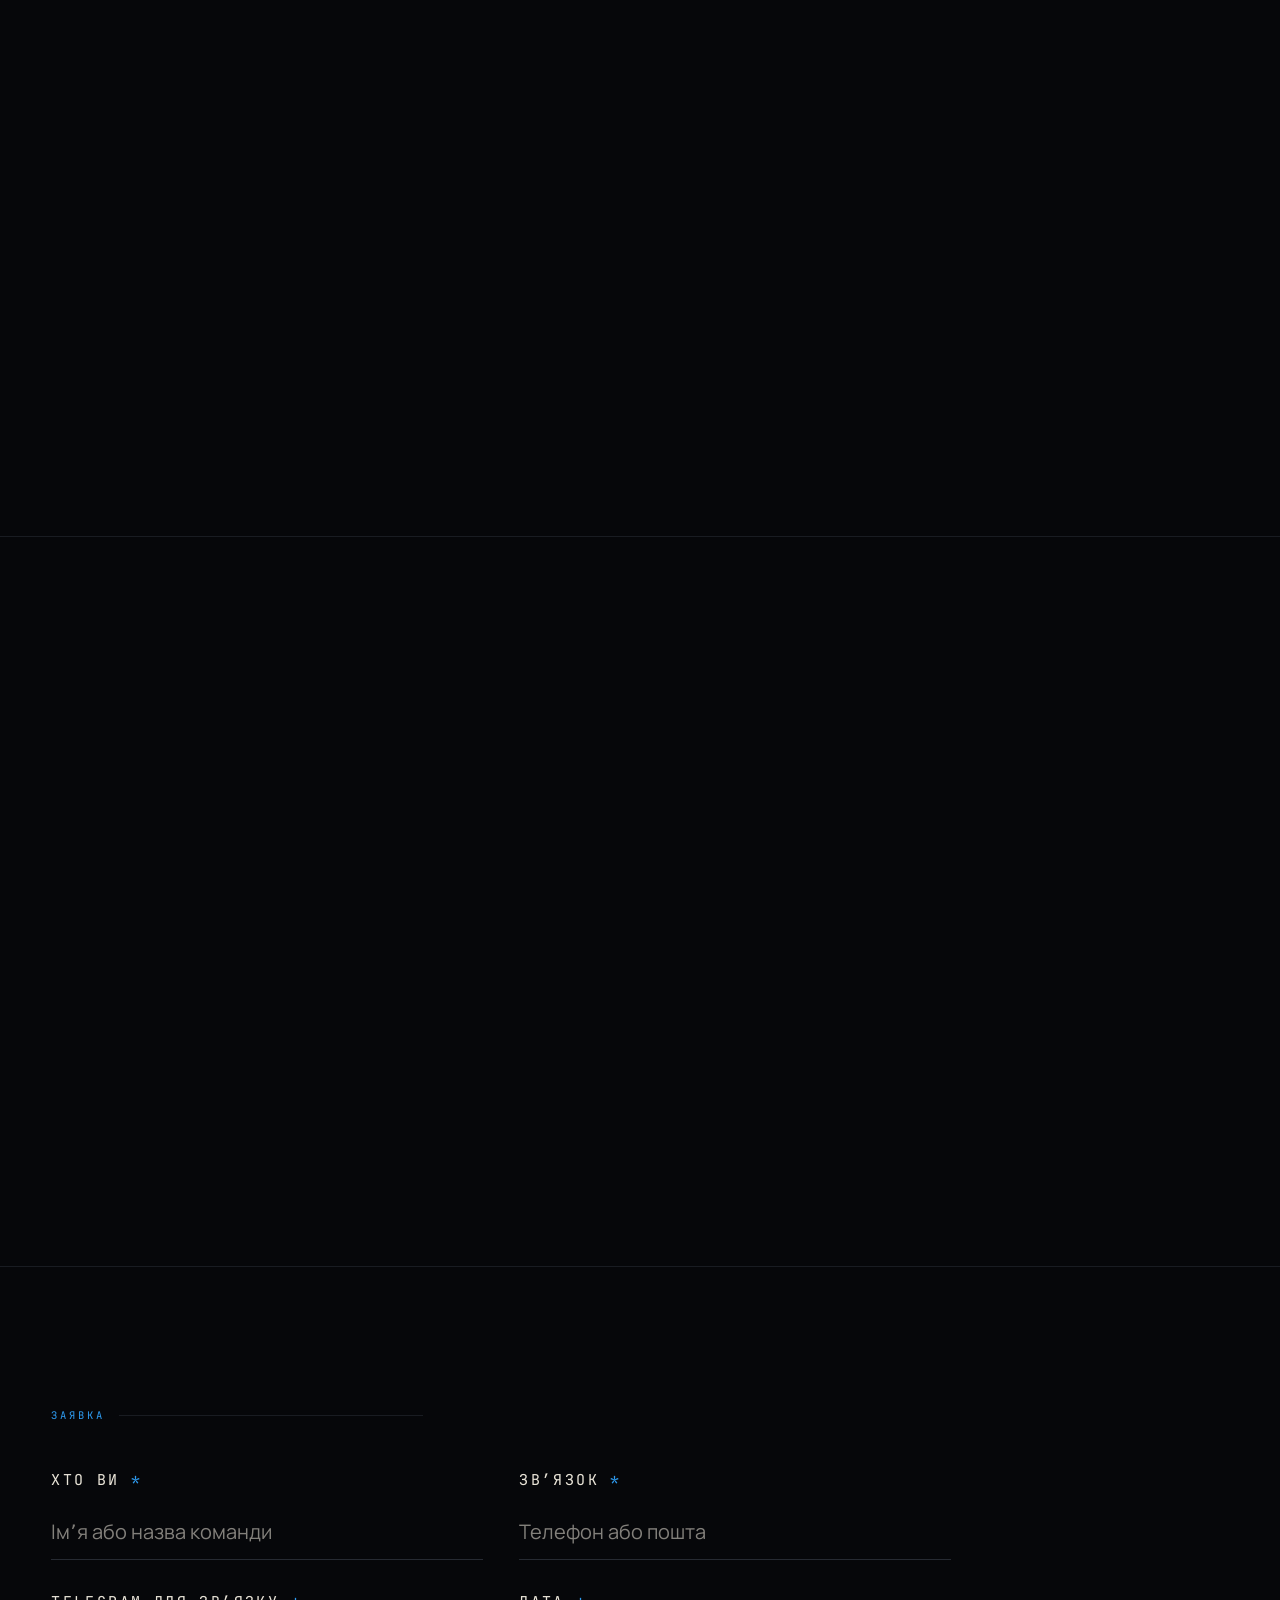
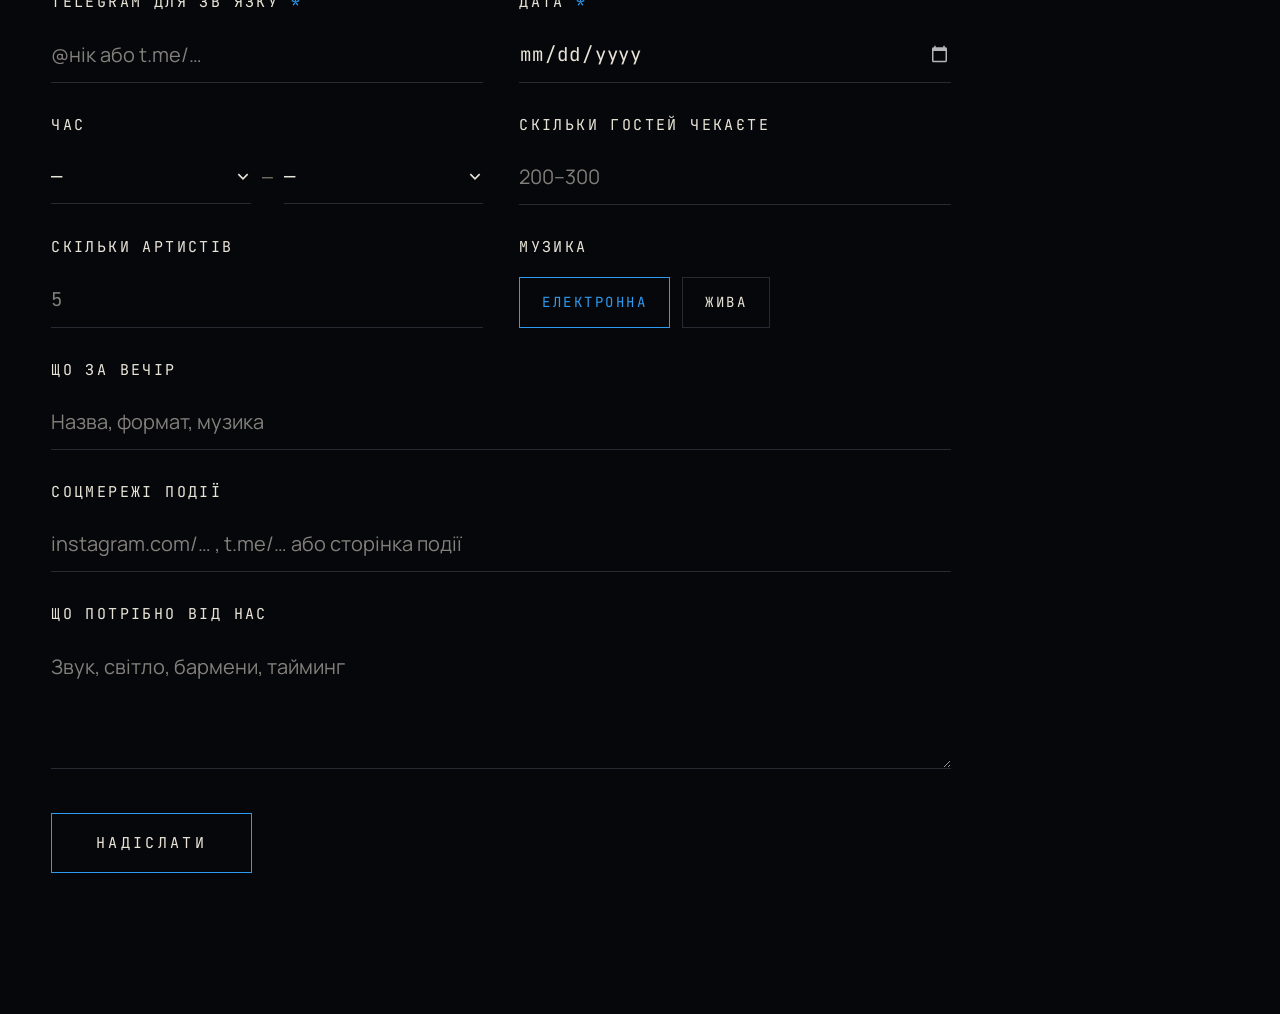
==== commit 1179ba7c: "DOLLS RAVE on 17.10; a link preview with the logo; fresh styles after a deploy DOLLS RAVE joins the " ====
--- a/booking.html
+++ b/booking.html
@@ -10,14 +10,19 @@
 <meta property="og:site_name" content="nøx">
 <meta property="og:title" content="Оренда майданчика — nøx">
 <meta property="og:description" content="Зал 215 м² на 300–350 гостей під ваш вечір. Нижньоюрківська, 31.">
-<meta property="og:image" content="/og.png">
+<meta property="og:url" content="https://noxpl4ce.com/booking">
+<meta property="og:locale" content="uk_UA">
+<meta property="og:image" content="https://noxpl4ce.com/assets/og.png">
+<meta property="og:image:width" content="1200">
+<meta property="og:image:height" content="630">
+<meta property="og:image:alt" content="Логотип nøx">
 <meta name="twitter:card" content="summary_large_image">
 <link rel="icon" href="/favicon.svg" type="image/svg+xml">
 <link rel="apple-touch-icon" href="/assets/logo-mark.svg">
 <link rel="preconnect" href="https://fonts.googleapis.com">
 <link rel="preconnect" href="https://fonts.gstatic.com" crossorigin>
 <link rel="stylesheet" href="https://fonts.googleapis.com/css2?family=Cormorant+Garamond:wght@300;400&family=Manrope:wght@400;500;600;700&family=JetBrains+Mono:wght@400;500&display=swap">
-<link rel="stylesheet" href="/assets/site.css">
+<link rel="stylesheet" href="/assets/site.css?v=20261003">
 </head>
 <body>
 
@@ -214,8 +219,8 @@
 
 </main>
 
-<script src="/assets/i18n.js"></script>
-<script src="/assets/fx.js"></script>
-<script src="/assets/site.js"></script>
+<script src="/assets/i18n.js?v=20261003"></script>
+<script src="/assets/fx.js?v=20261003"></script>
+<script src="/assets/site.js?v=20261003"></script>
 </body>
 </html>
--- a/assets/site.css
+++ b/assets/site.css
@@ -37,6 +37,9 @@
 
 /* ── фон: шейдер + плівка ──────────────────────────────────────────── */
 #fx{ position:fixed; inset:0; z-index:-3; display:block; width:100%; height:100%; }
+/* Вміст стоїть над хвилею: картка, що виїхала на поле (збільшена, нахилена,
+   прокручена вбік), закриває штрихи, а не ховається під ними. */
+main{ position:relative; z-index:2; }
 
 /* Хвиля живе у порожній смузі ліворуч від тексту. Ця смуга — те, що більше:
    бічний відступ сторінки чи поле поза колонкою контенту; мінус 10px, щоб
@@ -274,9 +277,12 @@
 .pcard{ display:block; text-decoration:none; color:inherit; background:var(--pit);
   border:1px solid var(--line); transition:border-color .3s, background .3s; }
 .pcard:hover{ border-color:var(--gas); background:var(--slab); }
-.pimg{ position:relative; aspect-ratio:9 / 16; overflow:hidden; background:var(--slab); display:grid; place-items:center; }
-.pimg img{ width:100%; height:100%; object-fit:cover; transition:transform .8s; }
-.pcard:hover .pimg img{ transform:scale(1.02); }
+/* Афіші бувають різних пропорцій. Кожна видна вся, а поле довкола неї
+   заповнює та сама афіша, розмита. */
+.pimg{ position:relative; aspect-ratio:3 / 4; overflow:hidden; background:var(--slab); display:grid; place-items:center; }
+.pimg img{ position:relative; width:100%; height:100%; object-fit:contain; transition:transform .8s; }
+.pimg img.pbg{ position:absolute; inset:0; object-fit:cover; filter:blur(28px) brightness(.55); transform:scale(1.15); }
+.pcard:hover .pimg img:not(.pbg){ transform:scale(1.02); }
 /* Перший екран закріплений, і коли він відпускає, під словами лишається його
    порожній низ. Афіші заходять на цю порожнечу, а не чекають під нею. */
 #afishi{ padding-top:clamp(28px,4vw,56px); margin-top:-17svh; z-index:2; }
@@ -289,6 +295,7 @@
 .pmeta .d{ font-family:var(--hud); font-size:11.5px; letter-spacing:.18em; text-transform:uppercase; color:var(--gas); }
 .pmeta b{ font-family:var(--rite); font-weight:400; font-size:26px; line-height:1.05; text-transform:uppercase; letter-spacing:.03em; }
 .pmeta span:not(.d){ font-size:14px; color:var(--ash); }
+.pmeta .g{ font-family:var(--hud); font-size:11px !important; letter-spacing:.14em; text-transform:uppercase; color:var(--pale) !important; line-height:1.6; }
 .pcta{ font-style:normal; font-family:var(--hud); font-size:11px; letter-spacing:.2em; text-transform:uppercase; color:var(--pale); margin-top:6px; }
 @media (min-width:920px){ .figs{ grid-template-columns:repeat(4,1fr); } }
 .fig{ position:relative; padding:18px 0 0; border-top:1px solid var(--line2); }
@@ -306,16 +313,17 @@
 
 /* ── діаграма / галерея ────────────────────────────────────────────── */
 .diagram{ margin-top:clamp(40px,6vw,80px); display:grid; place-items:center; }
-.diagram svg{ width:min(1120px,100%); height:auto; overflow:visible; }
+.diagram > svg{ width:min(1120px,100%); height:auto; overflow:visible; }
 /* План для організаторів — на всю ширину колонки, без кола навколо. */
 .planfig{ margin-top:clamp(28px,4vw,48px); }
-.planfig svg, .planfig > img{ display:block; width:100%; height:auto; overflow:visible; }
+.planfig > svg, .planfig > img{ display:block; width:100%; height:auto; overflow:visible; }
 .planfig .cloak-note{ max-width:none; margin-left:auto; margin-right:auto; }
 .planfig .view-pick{ margin:0 0 clamp(18px,2.5vw,28px); }
 /* гардероб на плані тягнеться за верхній край; під планом — те саме повзунком */
-.diagram .cloak-hit{ cursor:ns-resize; touch-action:none; }
-.diagram .cloak .grip{ transition:fill .2s; }
-.diagram .cloak:hover .grip, .diagram .cloak.dragging .grip{ fill:var(--hot); }
+.diagram .cloak-hit, .planfig .cloak-hit{ cursor:ns-resize; touch-action:none; }
+.diagram .cloak .grip, .planfig .cloak .grip{ transition:fill .2s; }
+.diagram .cloak:hover .grip, .diagram .cloak.dragging .grip,
+.planfig .cloak:hover .grip, .planfig .cloak.dragging .grip{ fill:var(--hot); }
 .cloak-note{
   margin:18px 0 0; display:grid; gap:10px; justify-items:center; text-align:center;
   font-family:var(--hud); font-size:12px; letter-spacing:.08em; color:var(--pale);
@@ -332,9 +340,9 @@
 .stage-pick button:hover{ color:var(--pale); border-color:var(--dust); }
 .stage-pick button[aria-pressed="true"]{ color:var(--bone); border-color:var(--gas); background:rgba(46,155,240,.12); }
 .stage-pick button:focus-visible{ outline:1px solid var(--hot); outline-offset:2px; }
-.diagram .stage.in{ animation:stage-in .45s ease both; }
+.diagram .stage.in, .planfig .stage.in{ animation:stage-in .45s ease both; }
 @keyframes stage-in{ from{ opacity:0; } }
-@media (prefers-reduced-motion:reduce){ .diagram .stage.in{ animation:none; } }
+@media (prefers-reduced-motion:reduce){ .diagram .stage.in, .planfig .stage.in{ animation:none; } }
 .gallery{ display:grid; gap:2px; grid-template-columns:1fr; margin-top:clamp(40px,6vw,80px); }
 @media (min-width:780px){ .gallery{ grid-template-columns:repeat(2,1fr); } }
 .gallery figure{ margin:0; position:relative; background:var(--slab); overflow:hidden; }
@@ -380,10 +388,91 @@
 /* День тижня під датою: для майданчика це половина відповіді — пʼятниця і
    вівторок не одне й те саме. Склад — під назвою, тим самим тоном, що й підпис. */
 .ev .d .wd, .feat .d .wd, .next .d .wd{
-  display:block; margin-top:6px; font-family:var(--hud); font-size:9.5px;
+  display:block; margin-top:6px; font-family:var(--hud); font-size:12px;
   letter-spacing:.2em; text-transform:uppercase; color:var(--dust);
 }
-.ev .lu{ margin:10px 0 0; color:var(--ash); font-size:15px; line-height:1.55; max-width:52ch; }
+.ev .g, .feat .g{ font-family:var(--hud); font-size:14px; letter-spacing:.14em; text-transform:uppercase; color:var(--pale); margin-top:8px; line-height:1.6; }
+.ev .tm, .feat .tm, .next .tm, .pmeta .tm{
+  font-family:var(--hud); font-weight:500; color:var(--bone) !important; letter-spacing:.06em;
+}
+.ev .tm{ font-size:20px; margin-top:12px; }
+.feat .tm{ font-size:26px; margin-top:18px; }
+.next .tm{ font-size:16px; margin-top:8px; }
+.pmeta .tm{ font-size:17px !important; }
+/* Афіша вечора в рядку: та сама, лише менша, без обрізання. */
+@media (min-width:1100px){ .ev.has-thumb{ grid-template-columns:150px 230px 1fr auto; } }
+/* Середня ширина: чотири колонки не влазять. Афіша ліворуч на всю висоту,
+   праворуч — дата, вечір і кнопки одна під одною. */
+@media (min-width:780px) and (max-width:1099px){
+  .ev.has-thumb{ grid-template-columns:150px minmax(0,1fr); align-items:start; }
+  .ev.has-thumb .thumb{ grid-row:span 3; }
+  .ev.has-thumb .acts{ flex-direction:row; align-items:center; }
+}
+.ev .thumb img{ width:150px; height:auto; border:1px solid var(--line2); }
+@media (max-width:779px){ .ev .thumb img{ width:min(220px,60vw); } }
+.ev[id], .feat[id]{ scroll-margin-top:90px; }
+
+/* ── лінія дат ─────────────────────────────────────────────────────── */
+/* Під найближчим вечором — усі наступні по порядку: точка на лінії, під нею
+   картка. Наведення трохи збільшує картку, натискання веде до вечора нижче.
+   Коли вечорів більше, ніж влазить, лінія гортається вбік. */
+/* Лінія гортається вбік, а така коробка обрізає все, що з неї виходить.
+   Запас по боках — щоб збільшена й нахилена картка біля краю лишалась цілою;
+   від'ємні поля тримають саму лінію на місці. */
+.tline{ margin:clamp(48px,6vw,80px) -16px 0; padding:0 16px; overflow-x:auto; overflow-y:visible; scrollbar-width:thin;
+  scrollbar-color:var(--line2) transparent; -webkit-overflow-scrolling:touch; }
+.tl{ list-style:none; margin:0; padding:0 24px 24px 0; display:flex; gap:clamp(16px,2.4vw,32px); position:relative;
+  min-width:min-content; }
+.tl::before{ content:""; position:absolute; left:0; right:0; top:30px; height:1px;
+  background:linear-gradient(90deg, var(--gas), var(--line2) 70%, transparent); }
+.tl-i{ flex:0 0 clamp(250px,26vw,300px); }
+.tl-c{ display:block; width:100%; padding:0; margin:0; border:0; background:none; color:inherit; font:inherit;
+  text-align:left; cursor:pointer; }
+.tl-d{ display:block; height:22px; font-family:var(--hud); font-size:13px; letter-spacing:.2em;
+  text-transform:uppercase; color:var(--gas); white-space:nowrap; }
+.tl-dot{ display:block; width:11px; height:11px; margin:2px 0 22px; border-radius:50%;
+  background:var(--void); border:2px solid var(--gas); position:relative; z-index:1; }
+.tl-c .tl-dot{ order:-1; }
+.tl-c{ display:flex; flex-direction:column; }
+.tl-c .tl-d{ order:-2; }
+.tl-card{ display:grid; grid-template-columns:84px 1fr; gap:14px; align-items:start; padding:12px;
+  border:1px solid var(--line2); background:var(--pit); transform-origin:top center;
+  transition:transform .3s cubic-bezier(.2,.7,.2,1), border-color .3s, background .3s, box-shadow .3s; }
+.tl-card img{ width:84px; height:auto; display:block; }
+.tl-card.bare{ grid-template-columns:1fr; }
+.tl-b{ display:grid; gap:5px; min-width:0; }
+.tl-b b{ font-family:var(--rite); font-weight:400; font-size:22px; line-height:1.05; text-transform:uppercase;
+  letter-spacing:.03em; color:var(--bone); }
+.tl-now{ font-style:normal; font-family:var(--hud); font-size:11px; letter-spacing:.22em; text-transform:uppercase; color:var(--gas); }
+.tl-wd{ font-family:var(--hud); font-size:11px; letter-spacing:.2em; text-transform:uppercase; color:var(--dust); }
+.tl-b .tm{ font-family:var(--hud); font-weight:500; font-size:15px; letter-spacing:.06em; color:var(--bone); }
+.tl-c:hover .tl-card, .tl-c:focus-visible .tl-card{ transform:scale(1.05); border-color:var(--gas); background:var(--slab);
+  box-shadow:0 18px 50px rgba(0,0,0,.5), 0 0 0 1px rgba(46,155,240,.25); }
+.tl-c:hover .tl-dot{ background:var(--hot); border-color:var(--hot); }
+/* Вечір, що зараз нагорі сторінки: рамка лишається, точка світиться. */
+.tl-i.sel .tl-card{ border-color:var(--gas); background:var(--slab); }
+.tl-i.sel .tl-dot{ background:var(--gas); box-shadow:0 0 14px var(--gas); }
+#feature-mark{ scroll-margin-top:90px; }
+#feature.swap .feat{ animation:swapIn .5s cubic-bezier(.2,.7,.2,1); }
+@keyframes swapIn{ from{ opacity:0; transform:translateY(14px); } to{ opacity:1; transform:none; } }
+@media (prefers-reduced-motion:reduce){ #feature.swap .feat{ animation:none; } }
+.tl-c:focus-visible{ outline:none; }
+.later-mark{ margin-top:clamp(40px,5vw,64px); }
+
+/* Картка стежить за мишею: нахиляється до курсора, а відблиск іде за ним.
+   Лише для миші — на дотик картка просто відкривається. */
+[data-tilt]{ perspective:900px; }
+.tilt-face{ position:relative;
+  transition:transform .5s cubic-bezier(.2,.7,.2,1), border-color .3s, background .3s, box-shadow .3s; }
+.tilt-face::after{ content:""; position:absolute; inset:0; pointer-events:none; opacity:0; transition:opacity .3s;
+  background:radial-gradient(320px circle at var(--gx,50%) var(--gy,50%), rgba(127,212,255,.16), transparent 60%); }
+[data-tilt].tilt > .tilt-face{ transition:transform .12s ease-out, border-color .3s, background .3s, box-shadow .3s;
+  transform:rotateX(var(--tx,0deg)) rotateY(var(--ty,0deg)) scale(var(--ts,1.03)); }
+[data-tilt].tilt > .tilt-face::after{ opacity:1; }
+.tl-card{ --ts:1.05; }
+.fposter .tilt-face{ --ts:1.02; }
+@media (prefers-reduced-motion:reduce){ .tl-card{ transition:none; } }
+.ev .lu{ margin:12px 0 0; color:var(--bone); font-size:17px; line-height:1.55; max-width:56ch; }
 .ev.past .lu{ color:var(--dust); }
 .ev.past .d{ color:var(--dust); }
 .ev.past .t{ color:var(--ash); }
@@ -466,7 +555,7 @@
   border:1px solid var(--line2); box-shadow:0 30px 90px rgba(0,0,0,.55);
 }
 .feat .d{
-  font-family:var(--hud); font-size:11px; letter-spacing:.24em;
+  font-family:var(--hud); font-size:15px; letter-spacing:.2em;
   text-transform:uppercase; color:var(--gas);
 }
 .feat .t{
@@ -478,8 +567,20 @@
   font-family:var(--hud); font-size:10px; letter-spacing:.22em;
   text-transform:uppercase; color:var(--dust); margin-top:14px;
 }
-.feat .line{ margin:20px 0 0; color:var(--ash); max-width:34ch; }
-.feat .btn{ margin-top:28px; }
+.feat .line{ margin:22px 0 0; color:var(--bone); font-size:19px; line-height:1.5; max-width:40ch; }
+.feat .btn{ margin-top:0; }
+.feat .acts{ margin-top:28px; }
+.acts{ display:flex; flex-wrap:wrap; gap:12px; align-items:center; }
+.acts .btn{ font-size:13px; padding:17px 30px; }
+/* Лайнап по годинах: час або «День 1» ліворуч, імена праворуч. */
+.sched{ list-style:none; padding:0; display:grid; gap:10px; }
+.sched li{ display:grid; grid-template-columns:auto 1fr; gap:4px 18px; align-items:baseline; }
+.sched .at{ font-family:var(--hud); font-weight:500; font-size:.82em; letter-spacing:.06em; color:var(--gas); white-space:nowrap; }
+.sched .who{ color:var(--bone); }
+@media (max-width:480px){ .sched li{ grid-template-columns:1fr; } }
+@media (min-width:780px){ .ev .acts{ flex-direction:column; align-items:stretch; text-align:center; } }
+.btn.ghost{ border-color:var(--line2); color:var(--pale); }
+.btn.ghost:hover{ border-color:var(--gas); }
 /* вечір, який уже минув: та сама верстка, приглушений акцент */
 .feat.over .d{ color:var(--dust); }
 .feat.over .fposter img{ opacity:.82; }
@@ -492,6 +593,7 @@
   font-size:clamp(52px,11vw,140px); line-height:.92; letter-spacing:.04em; text-transform:uppercase;
 }
 .phead p{ margin:26px 0 0; }
+
 
 /* ── вартість ──────────────────────────────────────────────────────── */
 /* Спершу число, під ним — що саме за нього дають. Кольором світиться те, що
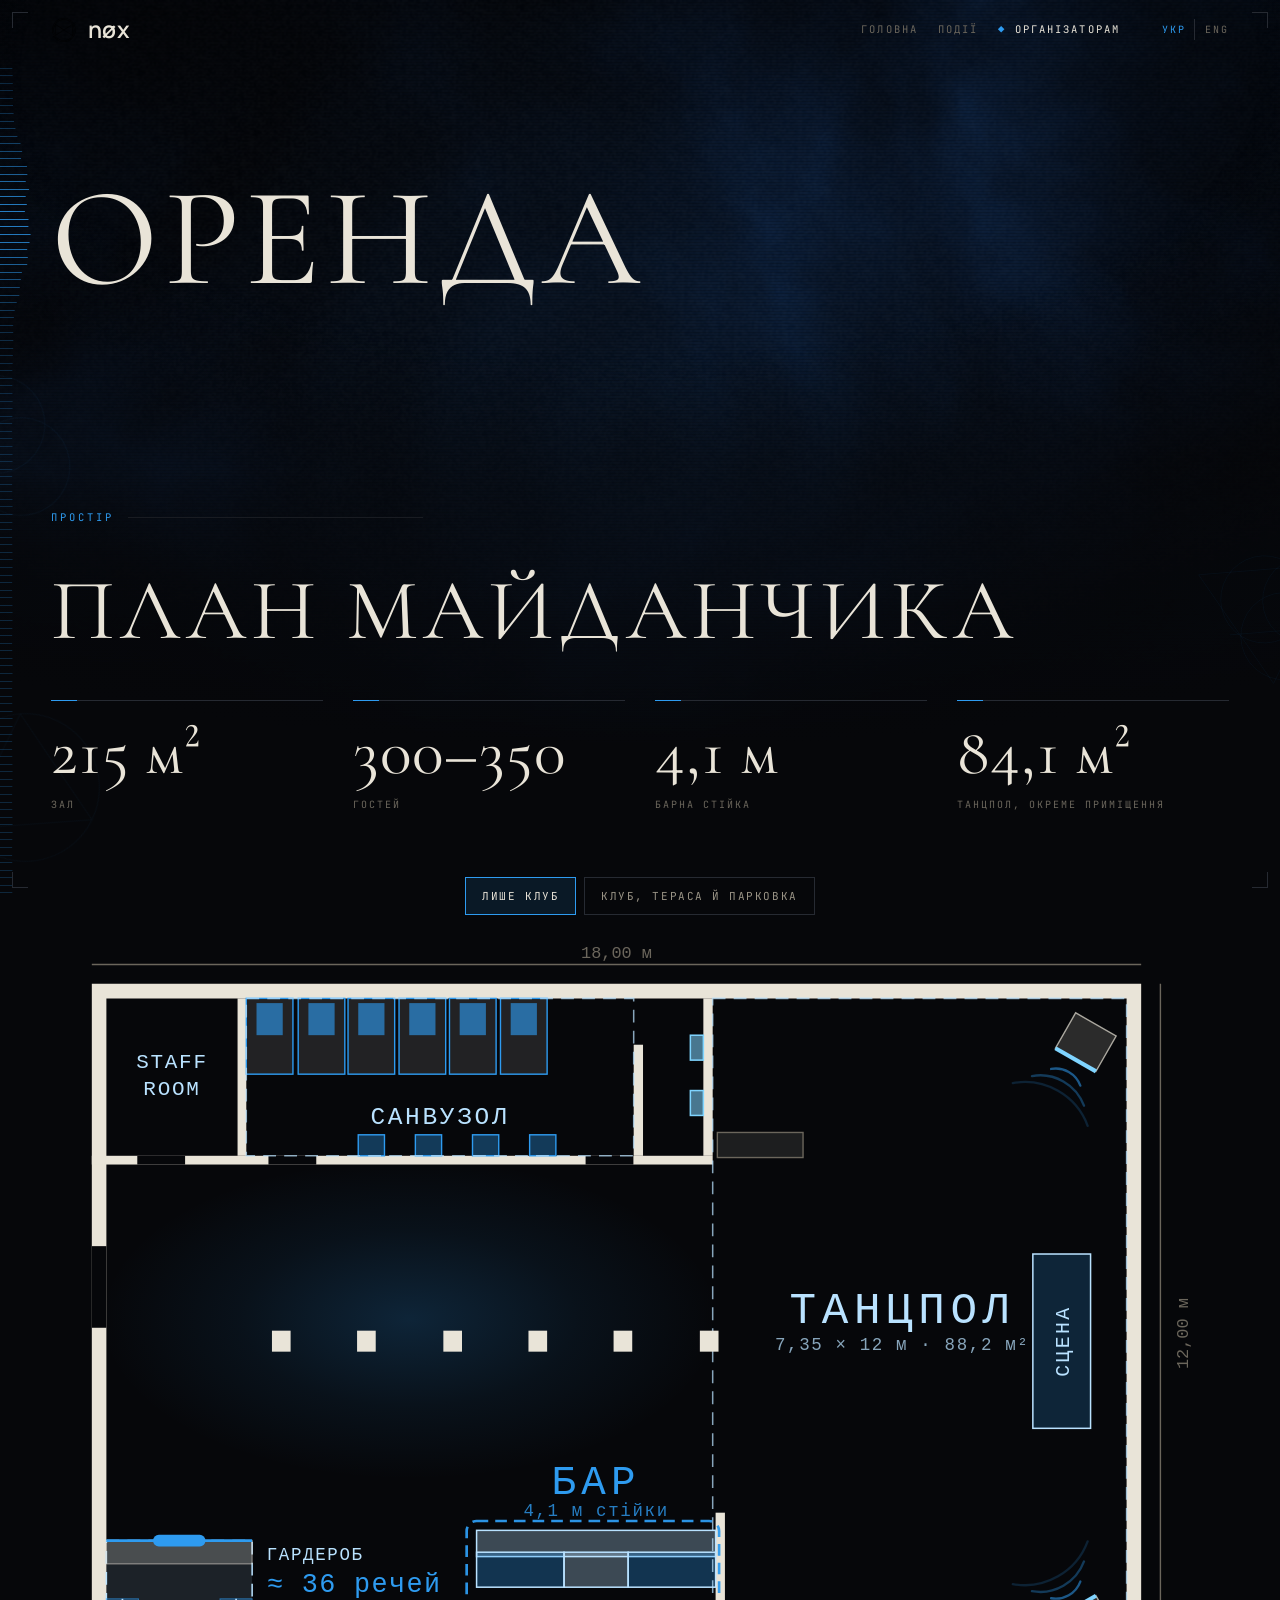
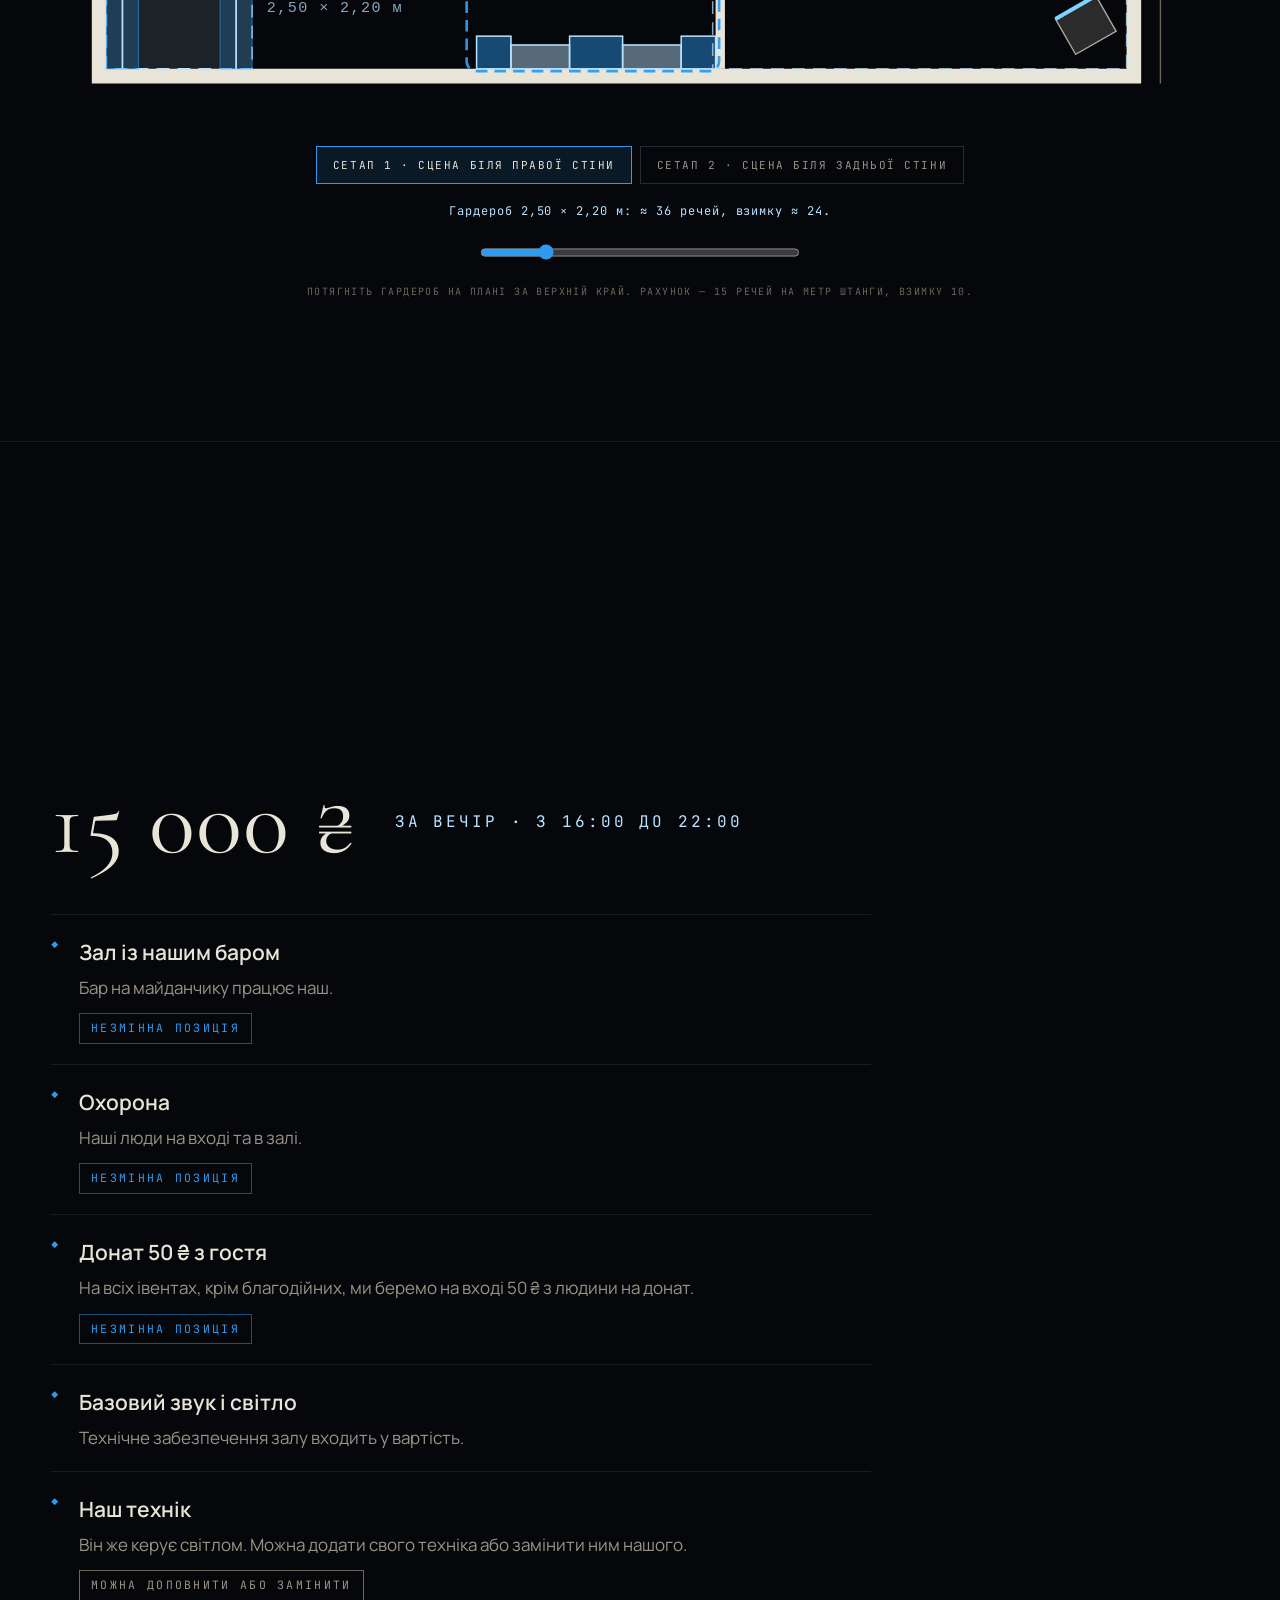
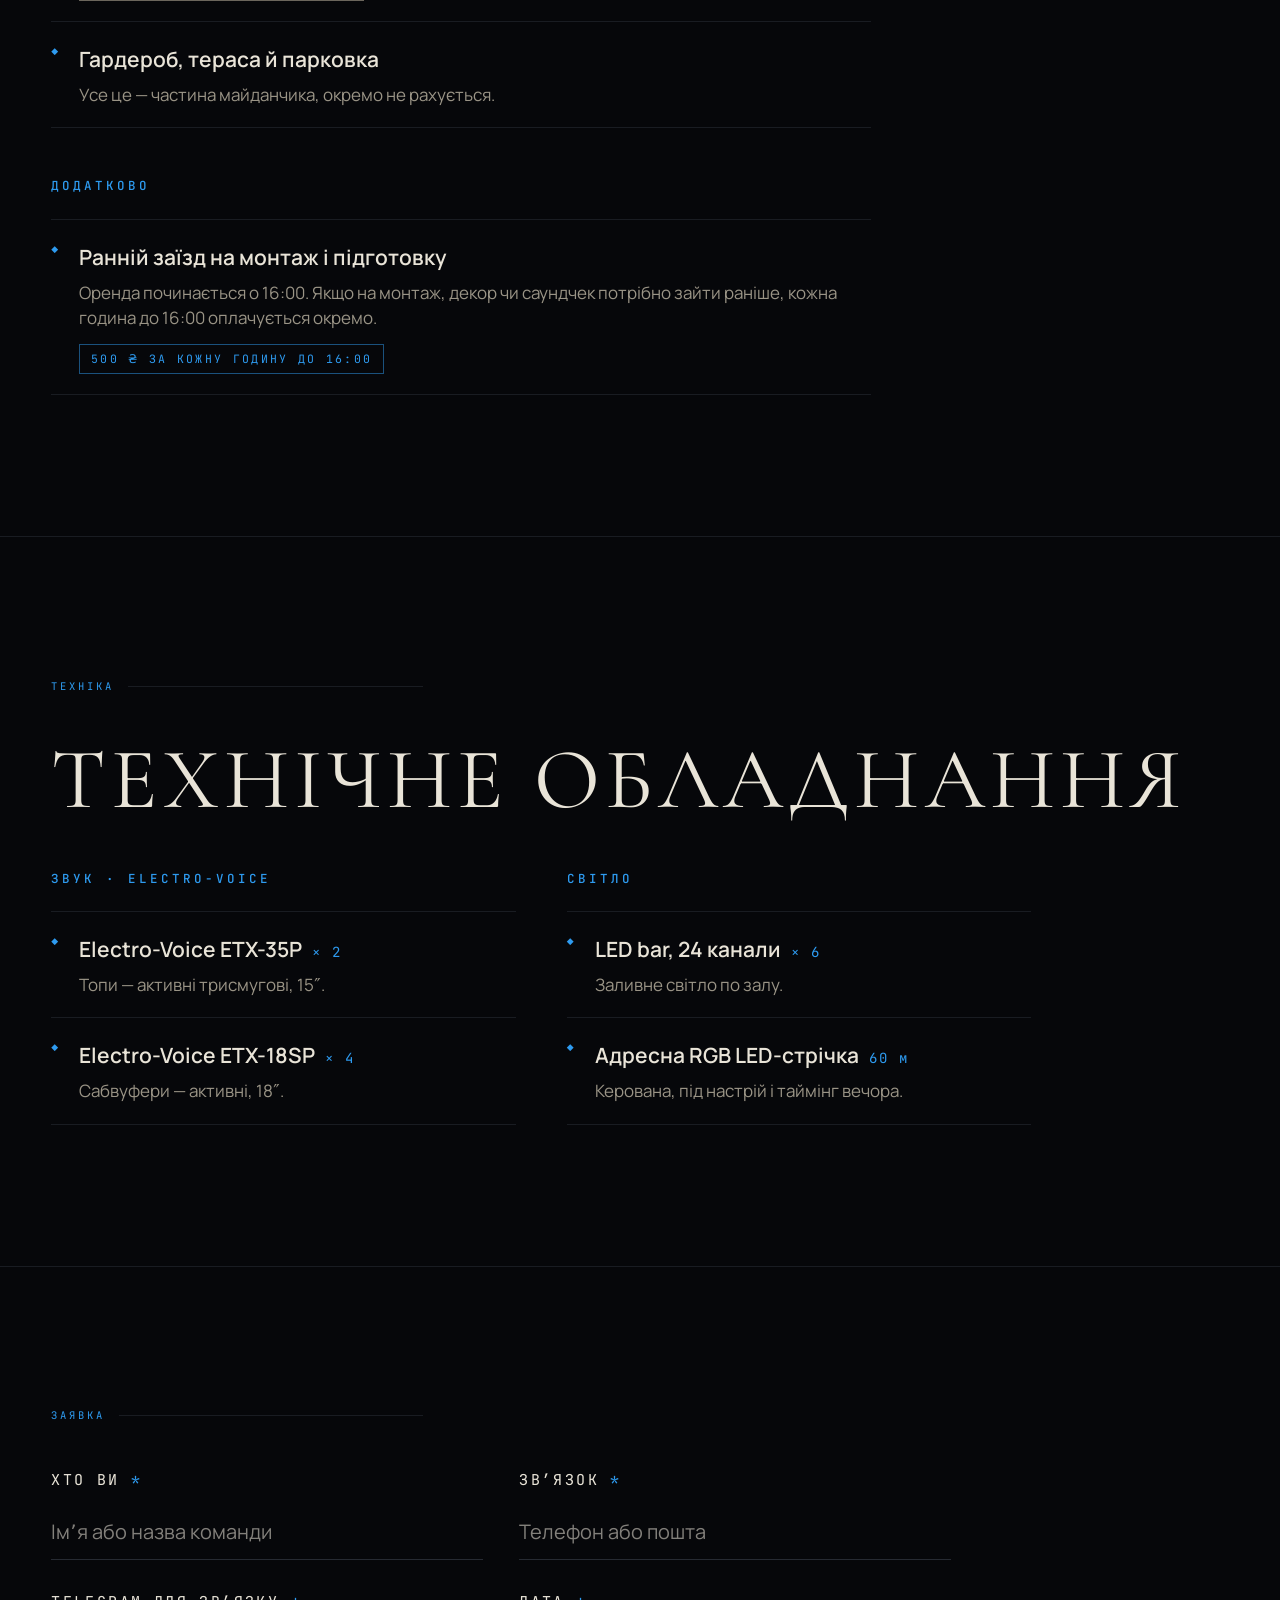
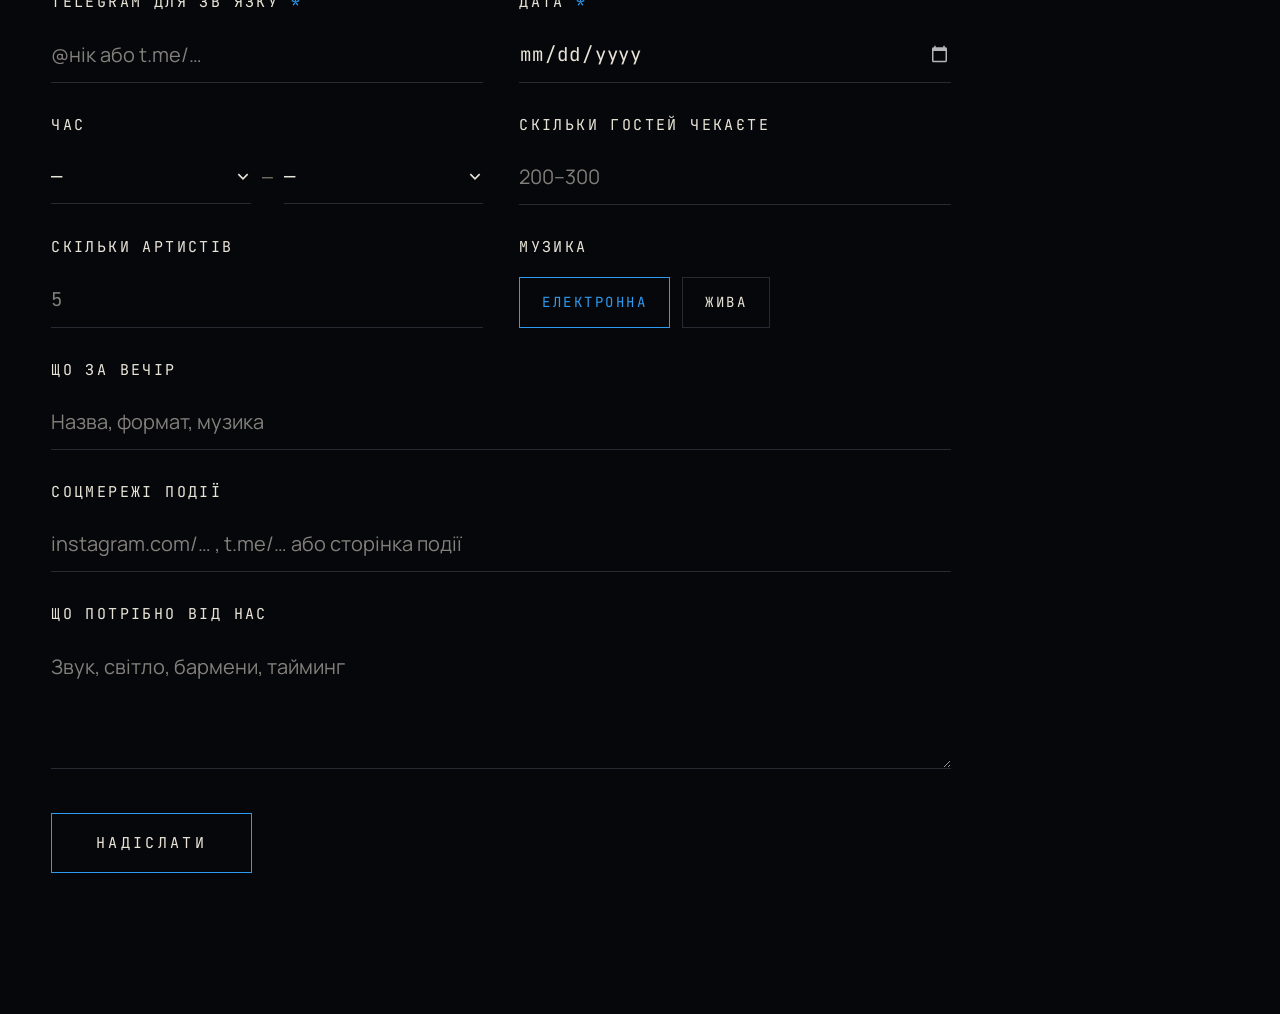
==== commit 534ad5ec: "The organisers' price block is headed as the rental terms "Що входить" becomes "Умови оренди", and t" ====
--- a/booking.html
+++ b/booking.html
@@ -65,7 +65,7 @@
   <section id="cina">
     <div class="inner">
       <p class="mark rise" data-i18n="booking.price.mark">Вартість</p>
-      <h2 class="rise" data-i18n="booking.price.h2">Що входить</h2>
+      <h2 class="rise" data-i18n="booking.price.h2">Умови оренди</h2>
       <div class="price rise">
         <p class="pnum">15 000 ₴<small data-i18n="booking.price.sub">за вечір · з 16:00 до 22:00</small></p>
         <ul class="list">
@@ -75,7 +75,7 @@
             <em data-i18n="booking.price.fixed">незмінна позиція</em>
           </li>
           <li>
-            <b data-i18n="booking.price.i2.b">Фейсер і охорона</b>
+            <b data-i18n="booking.price.i2.b">Охорона</b>
             <span data-i18n="booking.price.i2.s">Наші люди на вході та в залі.</span>
             <em data-i18n="booking.price.fixed">незмінна позиція</em>
           </li>
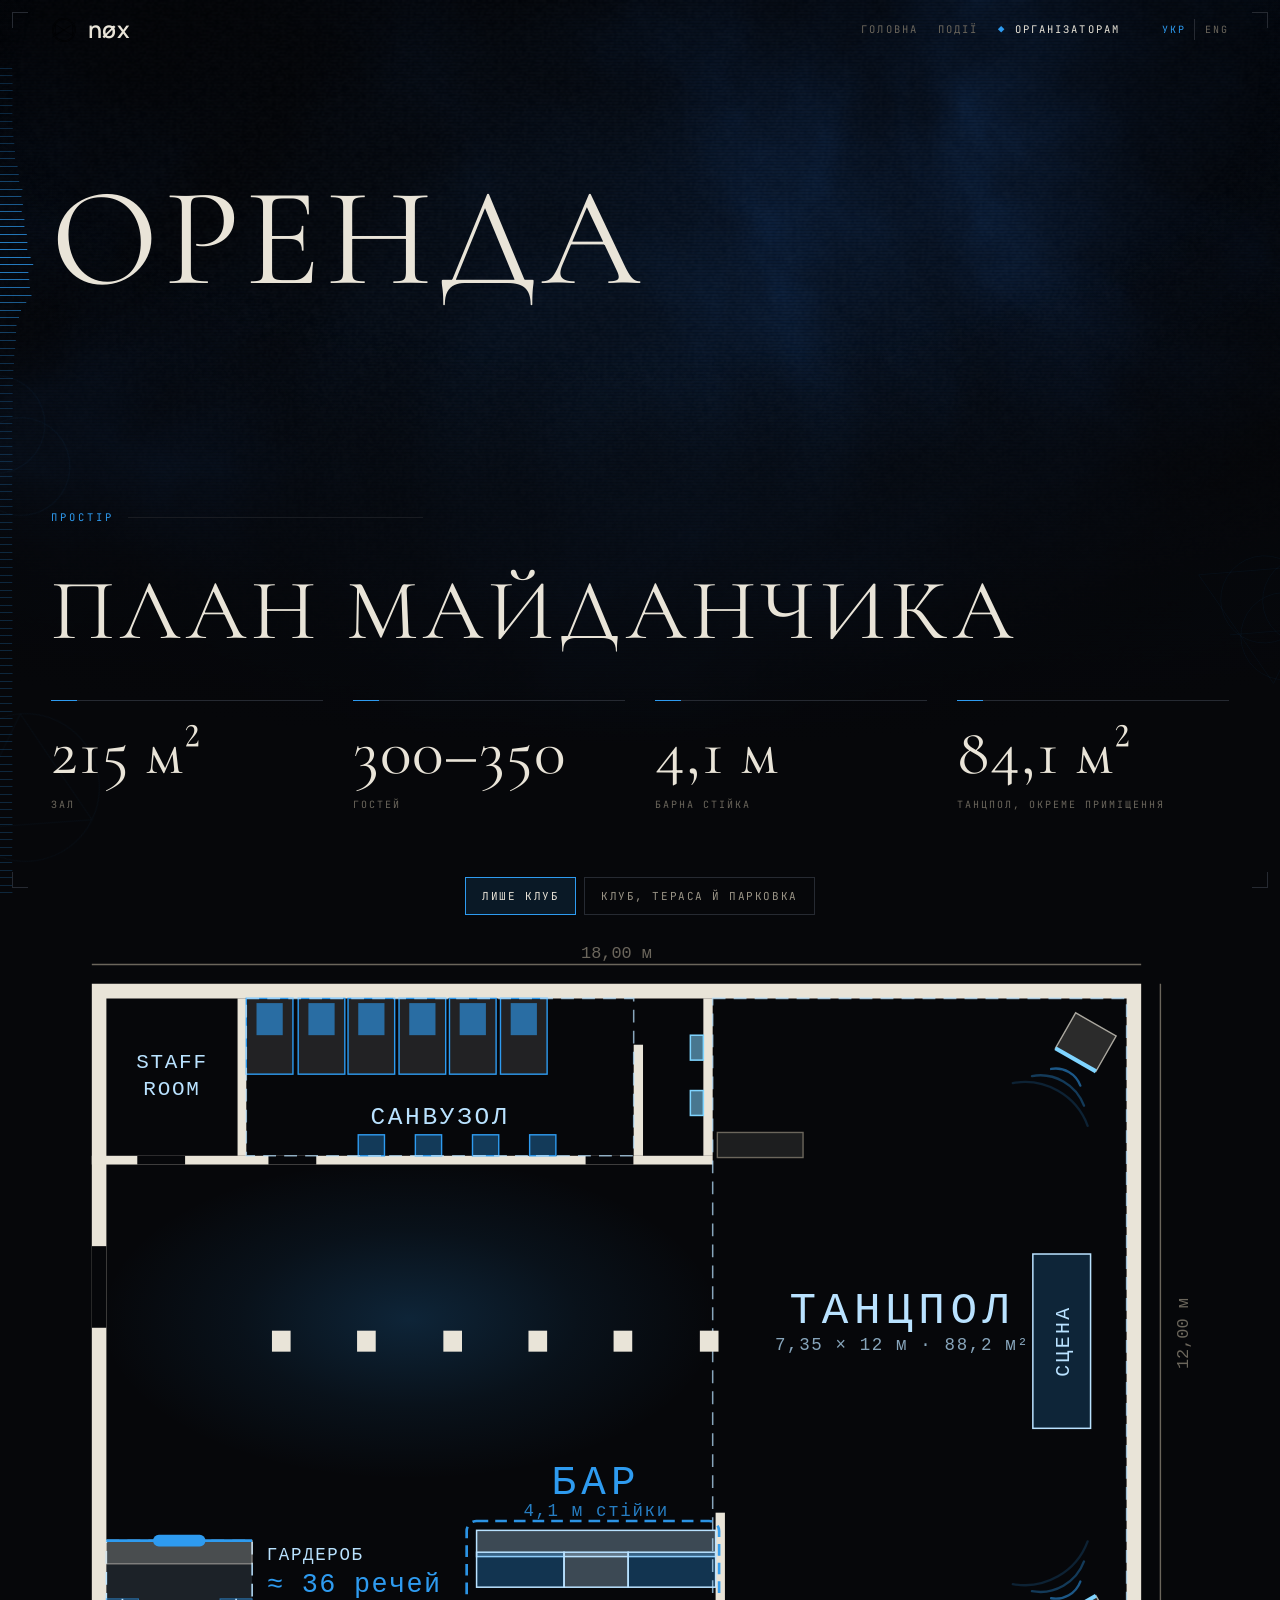
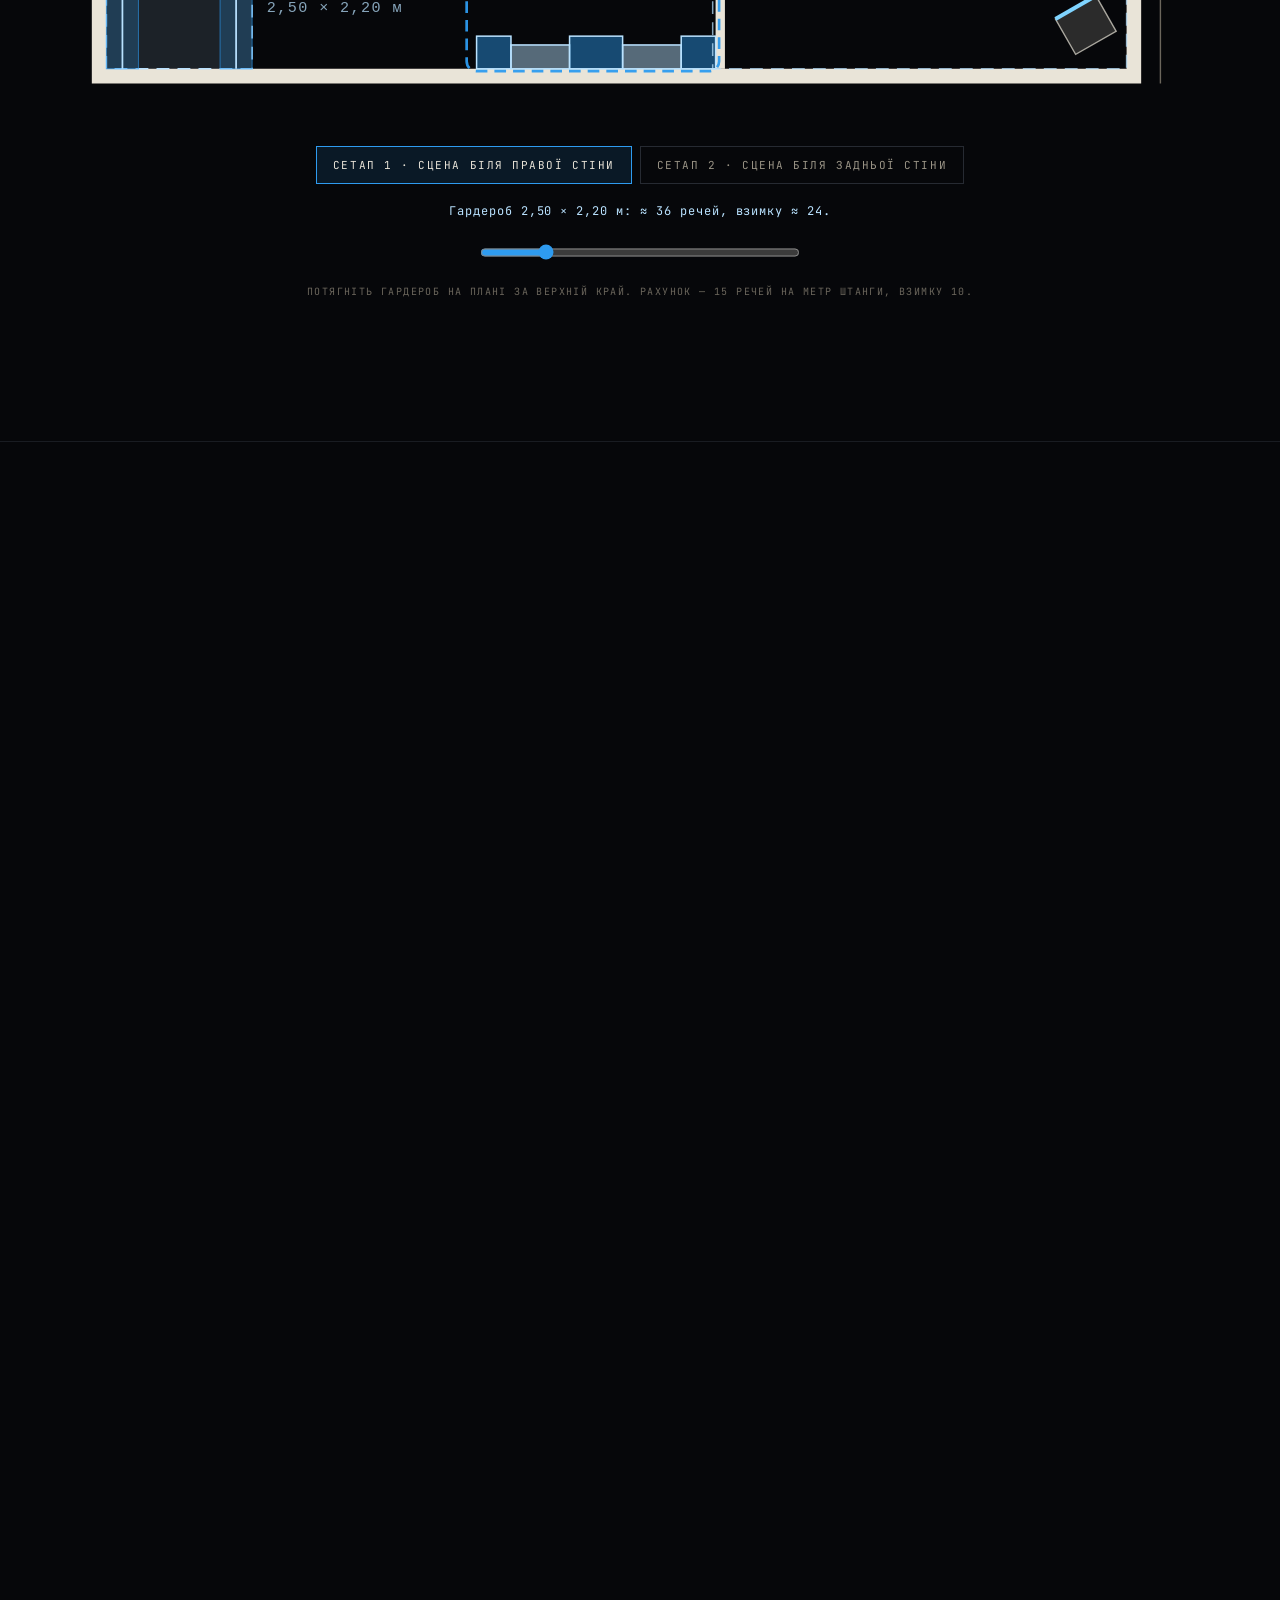
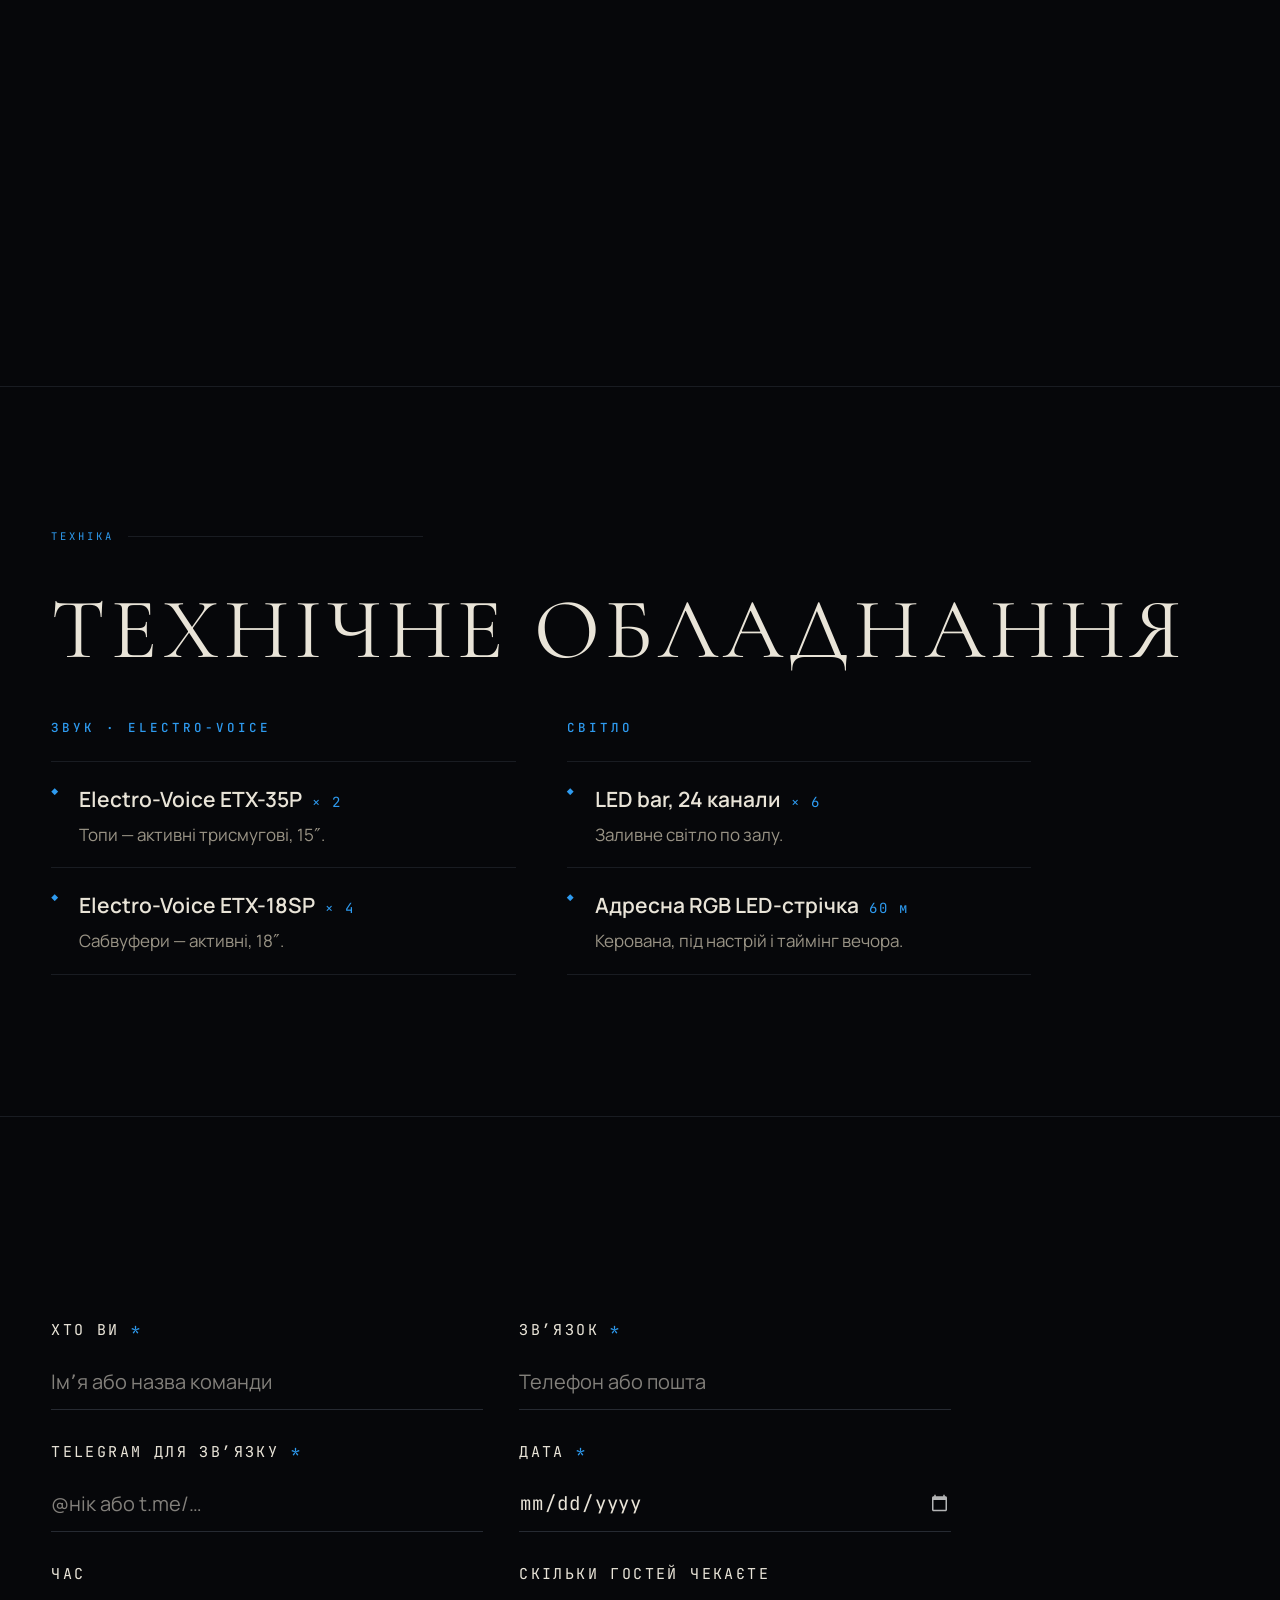
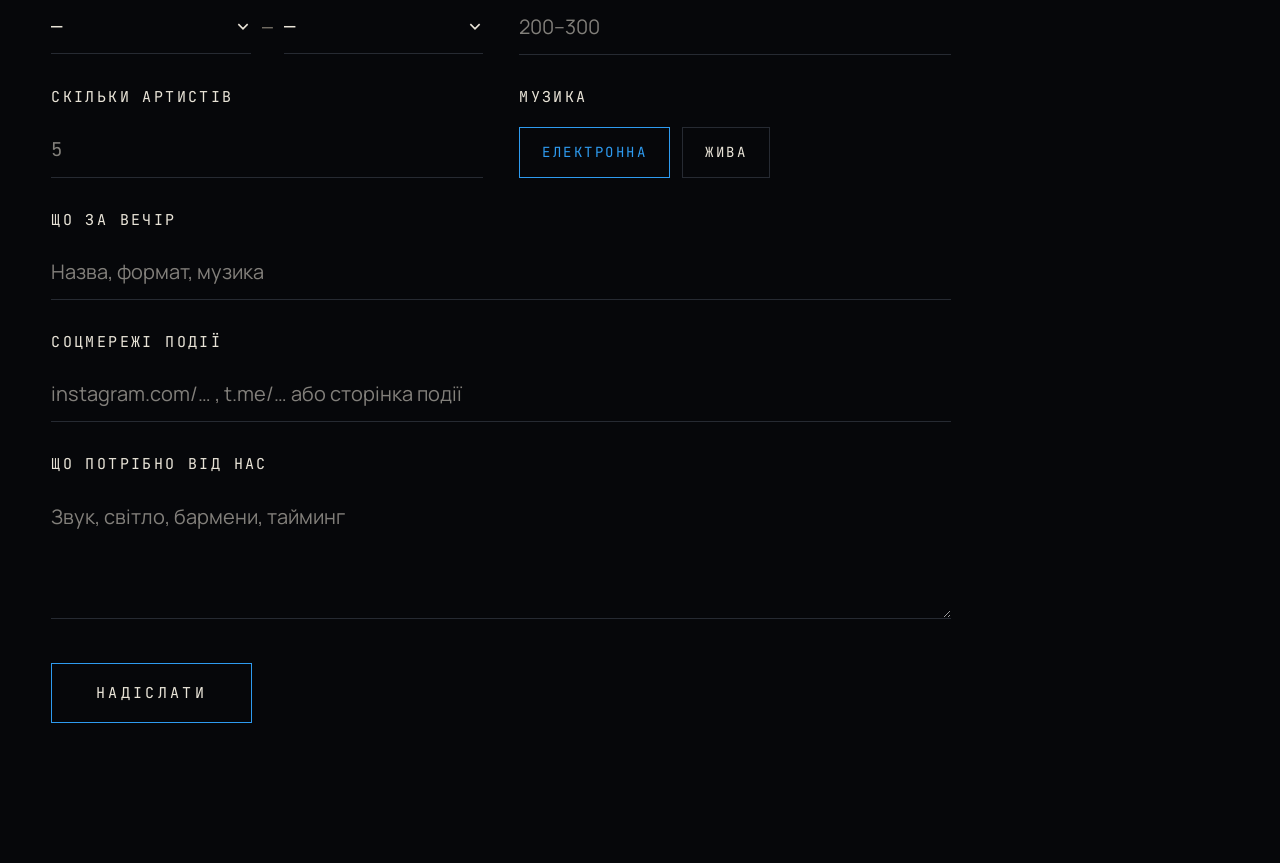
==== commit b0d26893: "Rental terms: drop technician item, donation min 50 UAH per guest Co-Authored-By: Claude Opus 5.5 <n" ====
--- a/booking.html
+++ b/booking.html
@@ -80,18 +80,13 @@
             <em data-i18n="booking.price.fixed">незмінна позиція</em>
           </li>
           <li>
-            <b data-i18n="booking.price.i5.b">Донат 50 ₴ з гостя</b>
-            <span data-i18n="booking.price.i5.s">На всіх івентах, крім благодійних, ми беремо на вході 50 ₴ з людини на донат.</span>
+            <b data-i18n="booking.price.i5.b">Донат мінімум 50 ₴ з гостя</b>
+            <span data-i18n="booking.price.i5.s">На всіх івентах, крім благодійних, ми беремо на вході донат — мінімум 50 ₴ з людини.</span>
             <em data-i18n="booking.price.fixed">незмінна позиція</em>
           </li>
           <li>
             <b data-i18n="booking.price.i4.b">Базовий звук і світло</b>
             <span data-i18n="booking.price.i4.s">Технічне забезпечення залу входить у вартість.</span>
-          </li>
-          <li>
-            <b data-i18n="booking.price.i3.b">Наш технік</b>
-            <span data-i18n="booking.price.i3.s">Він же керує світлом. Можна додати свого техніка або замінити ним нашого.</span>
-            <em class="can" data-i18n="booking.price.can">можна доповнити або замінити</em>
           </li>
           <li>
             <b data-i18n="booking.price.i6.b">Гардероб, тераса й парковка</b>
--- a/assets/site.css
+++ b/assets/site.css
@@ -799,3 +799,6 @@
 
 /* Полотно перемальовується власним циклом — жодної CSS-анімації на ньому. */
 .mark.scrolled .dith{ animation:none; }
+
+/* Після заявки: кнопка, що відкриває бота, прив'язаного до цієї заявки. */
+.msg .tglink{ display:flex; width:max-content; max-width:100%; margin-top:16px; letter-spacing:.18em; }
